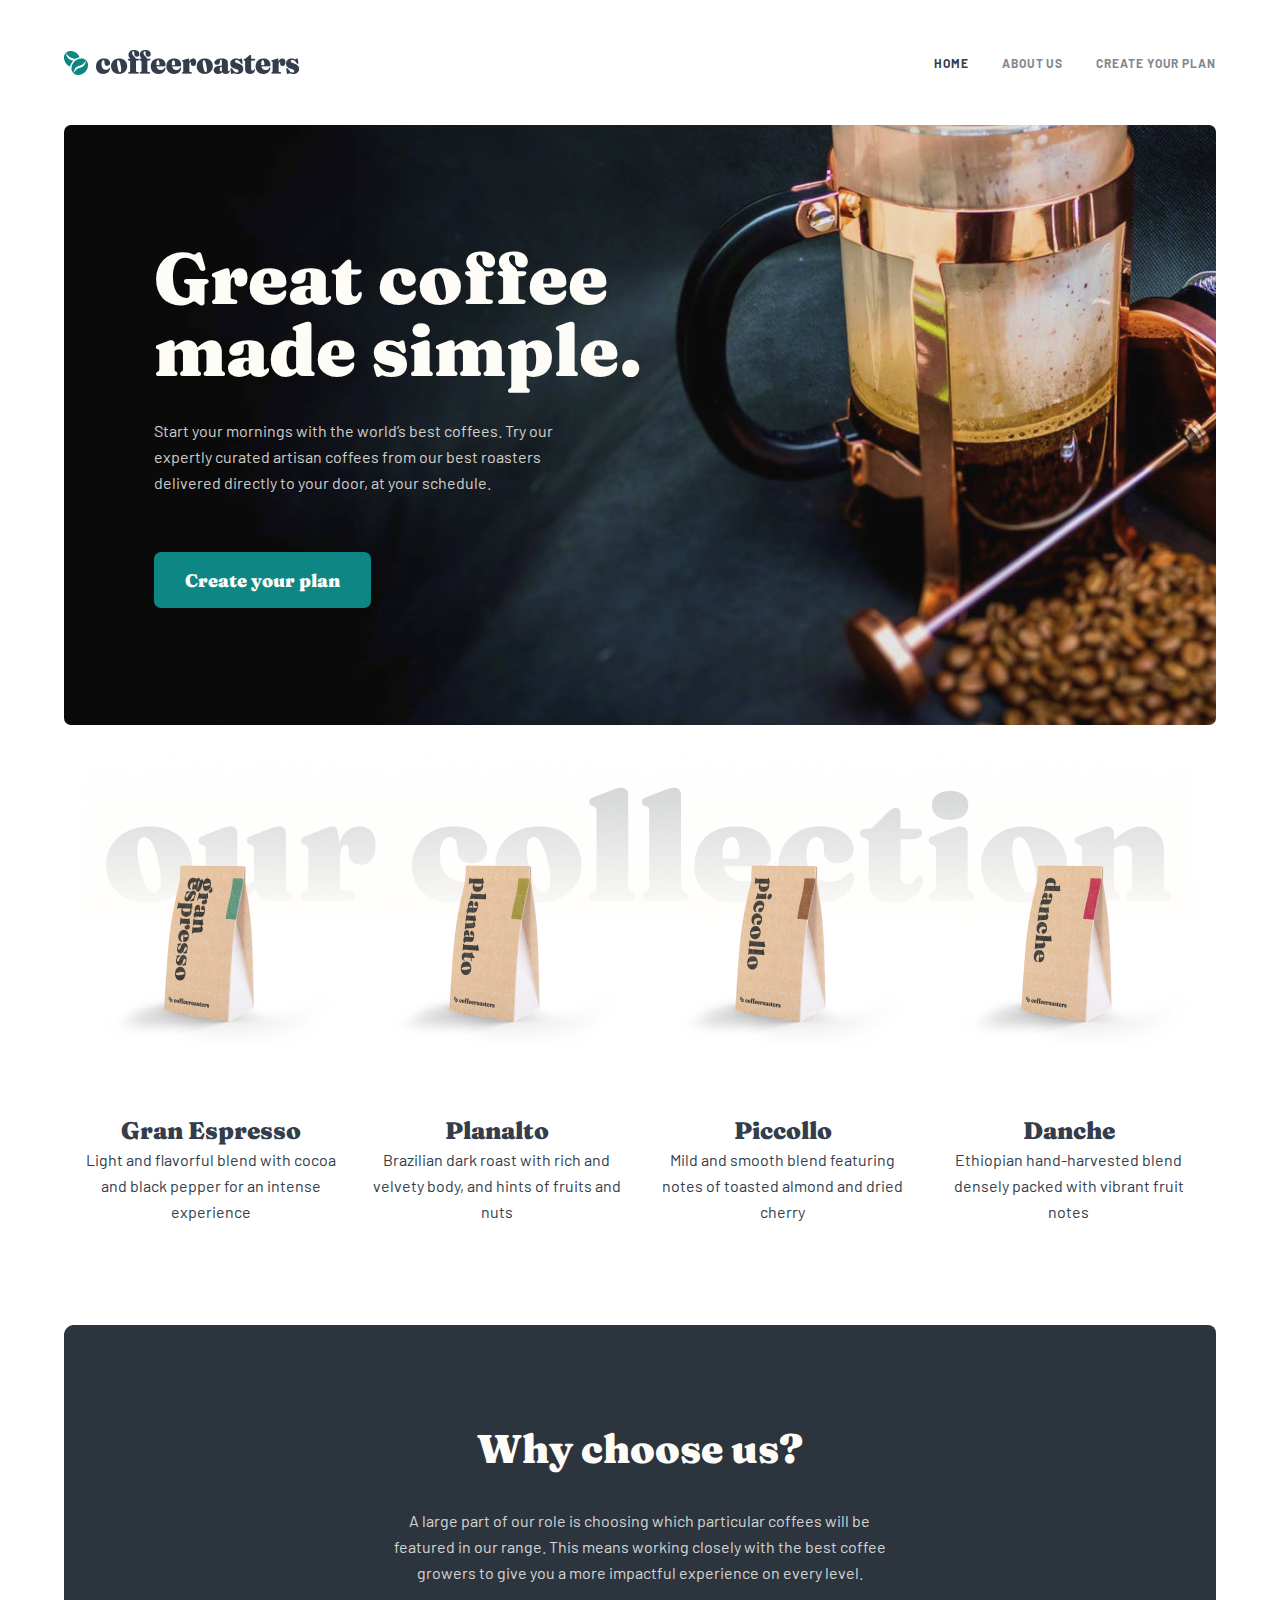
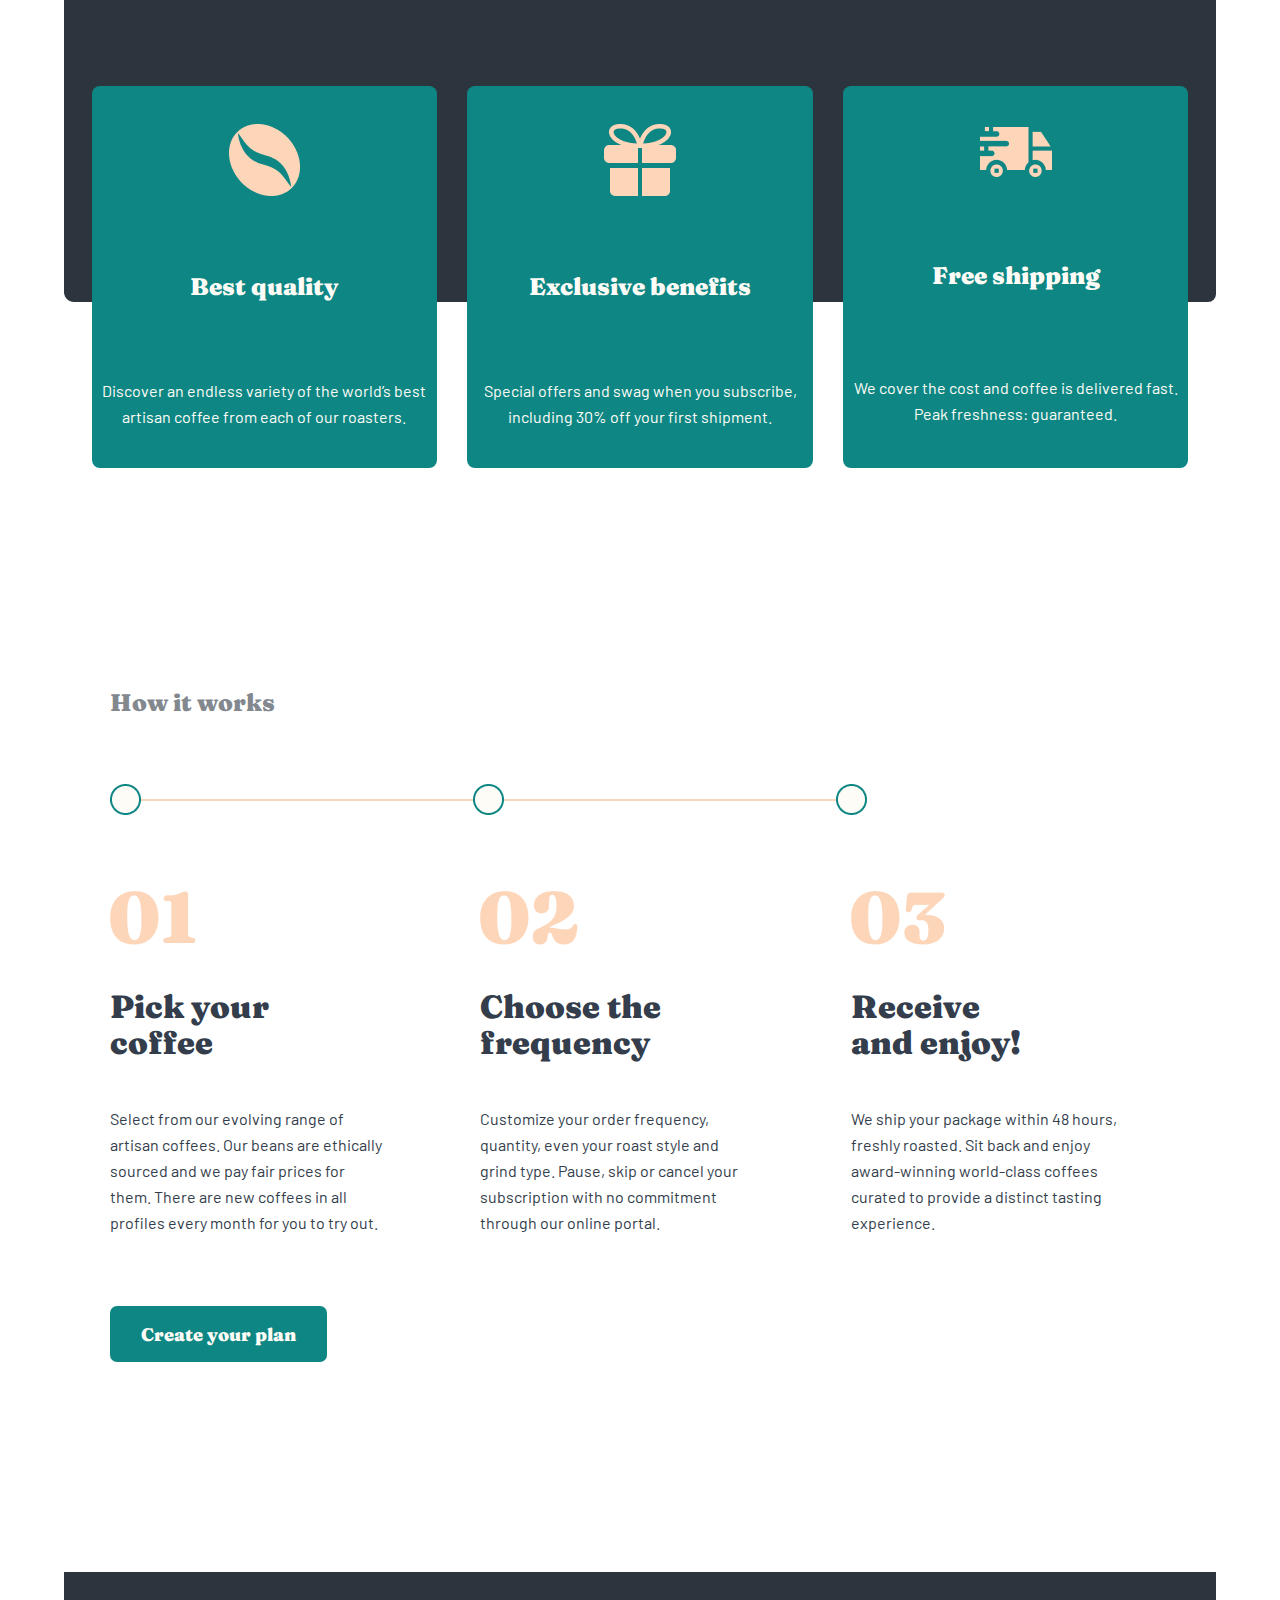
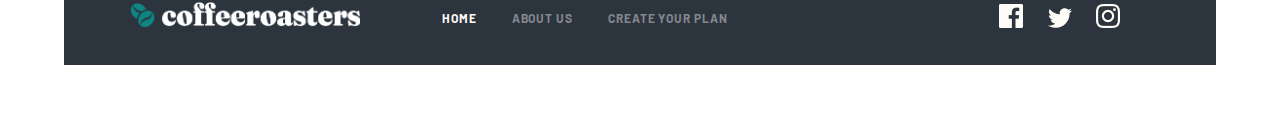
==== coffee_part_1/index.html @ 3a3743d4 "coffeeRoasters" ====
<!DOCTYPE html>
<html lang="en">
<head>
    <meta charset="UTF-8">
    <meta name="viewport" content="width=device-width, initial-scale=1.0">
    <title>Coffee</title>
    <link rel="stylesheet" href="./styles_of_css/normolize.css">
    <link rel="stylesheet" href="./minify.css">
    <link rel="stylesheet" href="./css/fonts.css">
</head>
<body>
    <div class="container">
        <div class="wrapper">
            <nav class="navbar">
                <img src="./img/roaster.png" alt="coffee-roaster" class="navbar__img">
                <ul class="navbar__list">
                    <li class="navbar__item">
                        <a href="#" class="navbar__link home">Home</a>
                    </li>
                    <li class="navbar__item">
                        <a href="../coffee_part_2/index.html" class="navbar__link">About us</a>
                    </li>
                    <li class="navbar__item">
                        <a href="../coffee_part_3/index.html" class="navbar__link">Create your plan</a>
                    </li>
                </ul>
            </nav>

            <div class="intro">
                <div class="intro__content">
                    <h1 class="intro__title">
                        Great coffee made simple.
                    </h1>
                    <p class="intro__text">
                        Start your mornings with the world’s best coffees. Try our expertly 
                        curated artisan coffees from our best roasters delivered 
                        directly to your door, at your schedule.
                    </p>
                    <button class="intro__btn">Create your plan</button>
                </div>
            </div>

            <div class="collection">
                <div class="collection__card">
                    <img src="./img/kopi1.png" alt="kopi_1" class="collection__img">
                    <h3 class="collection__title">Gran Espresso</h3>
                    <p class="collection__text">
                        Light and flavorful blend with cocoa and black 
                        pepper for an intense experience
                    </p>
                </div>
                <div class="collection__card">
                    <img src="./img/kopi2.png" alt="kopi_2" class="collection__img">
                    <h3 class="collection__title">Planalto</h3>
                    <p class="collection__text">
                        Brazilian dark roast with rich and velvety 
                        body, and hints of fruits and nuts
                    </p>
                </div>
                <div class="collection__card">
                    <img src="./img/kopi3.png" alt="kopi_3" class="collection__img">
                    <h3 class="collection__title">Piccollo</h3>
                    <p class="collection__text">
                        Mild and smooth blend featuring notes 
                        of toasted almond and dried cherry
                    </p>
                </div>
                <div class="collection__card">
                    <img src="./img/kopi4.png" alt="kopi_4" class="collection__img">
                    <h3 class="collection__title">Danche</h3>
                    <p class="collection__text">
                        Ethiopian hand-harvested blend densely 
                        packed with vibrant fruit notes
                    </p>
                </div>
            </div>

            <div class="choose-card">
                <h2 class="choose-card__title">Why choose us?</h2>
                <p class="choose-card__text">A large part of our role is choosing which particular coffees will be featured 
                    in our range. This means working closely with the best coffee growers to give 
                    you a more impactful experience on every level.
                </p>
                <div class="cards">
                    <div class="cards__card">
                        <img src="./img/coffee-bean.png" alt="coffee-bean" class="cards__img">
                        <h3 class="cards__title">Best quality</h3>
                        <p class="cards__text">Discover an endless variety of the world’s best artisan coffee from each of our roasters.</p>
                    </div>
                    <div class="cards__card">
                        <img src="./img/prize.png" alt="prize" class="cards__img">
                        <h3 class="cards__title">Exclusive benefits</h3>
                        <p class="cards__text">Special offers and swag when you subscribe, including 30% off your first shipment.</p>
                        
                    </div>
                    <div class="cards__card">
                        <img src="./img/track.png" alt="track" class="cards__img">
                        <h3 class="cards__title">Free shipping</h3>
                        <p class="cards__text">We cover the cost and coffee is delivered fast. Peak freshness: guaranteed.</p>
                    </div>
                </div>
            </div>

            <div class="works">
                <h4 class="works__title">How it works</h4>

                <div class="section">
                    <div class="box">
                        <img src="./img/Oval.png" alt="photo_oval" class="box__img">
                        <img src="./img/Oval.png" alt="photo_oval" class="box__img">
                        <img src="./img/Oval.png" alt="photo_oval" class="box__img">
                    </div>

                    <div class="section__article">
                        <div class="article__variant">
                            <img src="./img/N1.png" alt="number-1" class="variant__img">
                            <h2 class="variant__title">Pick your coffee</h2>
                            <p class="variant__text">Select from our evolving range of artisan coffees. Our beans are ethically sourced and we pay fair prices for them. There are new coffees in all profiles every month for you to try out.</p>
                        </div>
                        <div class="article__variant">
                            <img src="./img/N2.png" alt="number-2" class="variant__img">
                            <h2 class="variant__title">Choose the frequency</h2>
                            <p class="variant__text">Customize your order frequency, quantity, even your roast style and grind type. Pause, skip or cancel your subscription with no commitment through our online portal.</p>
                        </div>
                        <div class="article__variant">
                            <img src="./img/N3.png" alt="number-3" class="variant__img">
                            <h2 class="variant__title">Receive and enjoy!</h2>
                            <p class="variant__text">We ship your package within 48 hours, freshly roasted. Sit back and enjoy award-winning world-class coffees curated to provide a distinct tasting experience.</p>
                        </div>
                    </div>
                </div>

                <button class="works__btn">Create your plan</button>
            </div>

            <div class="footer">
                <footer class="footer__footer">
                    <img src="./img/roaster2.png" alt="coffee-roaster" class="footer__img-1">
                    <nav class="navigation">
                        <ul class="navigation__list">
                            <li class="navigation__item">
                                <a href="#" class="navigation__link Home">Home</a>
                            </li>
                            <li class="navigation__item">
                                <a href="../coffee_part_2/index.html" class="navigation__link">About us</a>
                            </li>
                            <li class="navigation__item">
                                <a href="../coffee_part_3/index.html" class="navigation__link">Create your plan</a>
                            </li>
                        </ul>
                    </nav>
                    <div class="social">
                        <a href="https://www.facebook.com/NESCAFE?locale=ru_RU" class="social__media"><img src="./img/Path (1).png" alt="facebook" class="social__img"></a>
                        <a href="https://twitter.com/NESCAFE" class="social__media"><img src="./img/Path.png" alt="twitter" class="social__img"></a>
                        <a href="https://www.instagram.com/nescafe/" class="social__media"><img src="./img/Shape.png" alt="instagram" class="social__img"></a>
                    </div> 
                </footer>
            </div>
        </div>
    </div>
</body>
</html>
---- coffee_part_1/minify.css ----
.navbar,.navbar__list{display:-webkit-box;display:-ms-flexbox}.intro__text,.intro__title{font-style:normal;color:#fefcf7}.choose-card__text,.intro__text{mix-blend-mode:normal;opacity:.8}.cards__card,.collection__card{-webkit-box-orient:vertical;-webkit-box-direction:normal}.navigation__link,a{text-decoration:none}.navbar__link,.navigation__link{letter-spacing:.923077px;text-transform:uppercase}*{padding:0;margin:0;font-family:Arial,sans-serif}li{list-style:none}.container{width:90%;margin:50px auto;background:#fefcf703}.collection,.intro{background-repeat:no-repeat}.cards__card,.intro__btn,.works__btn{background-color:#0e8784}.wrapper{width:100%;margin:50px auto}.navbar{display:flex;-webkit-box-align:center;-ms-flex-align:center;align-items:center;-webkit-box-pack:justify;-ms-flex-pack:justify;justify-content:space-between}.navbar__list{display:flex;gap:33px}.collection,.collection__card{display:-webkit-box;display:-ms-flexbox}.navbar__link{font-family:Barlow;font-style:normal;font-weight:700;font-size:12px;line-height:15px;color:#83888f}.home{color:#333d4b}.navbar__link:hover{cursor:pointer;color:#333d4b;-webkit-transition:.2s;-o-transition:.2s;transition:.2s}.intro{margin-top:50px;background-image:url(./img/Bitmap.png);background-size:cover;width:100%;height:600px;border-radius:7px}.intro__content{padding:117px 90px 0}.intro__title{width:495px;font-family:'Fraunces 9pt';font-weight:900;font-size:72px;line-height:72px}.intro__text{margin:32px 0 56px;width:445px;height:78px;font-family:Barlow;font-weight:400;font-size:16px;line-height:26px}.collection__title,.intro__btn{font-family:'Fraunces 9pt';font-weight:900;font-style:normal}.intro__btn{width:217px;height:56px;font-size:18px;line-height:25px;text-align:center;color:#fefcf7;border:none;-webkit-transition:.3s;-o-transition:.3s;transition:.3s;border-radius:7px}.cards__card,.choose-card{border-radius:8px;position:relative}.intro__btn:hover{-webkit-transform:scale(1.042);-ms-transform:scale(1.042);transform:scale(1.042);background:#65cac7;cursor:pointer}.intro__btn:active{-webkit-transform:scale(.895);-ms-transform:scale(.895);transform:scale(.895)}.collection{display:flex;margin:0 auto;gap:30px;width:96.7%;background-image:url(./img/collection.png);background-size:auto}.choose-card,.footer__footer{background-repeat:no-repeat;background-size:cover}.collection__title{font-size:24px;line-height:32px;color:#333d4b}.collection__text{font-family:Barlow;font-style:normal;font-weight:400;font-size:16px;line-height:26px;text-align:center;width:105%;color:#333d4b}.cards__text,.cards__title,.choose-card__text,.choose-card__title{color:#fefcf7;font-style:normal;text-align:center}.collection__card{display:flex;margin:125px auto 0;-ms-flex-direction:column;flex-direction:column;-webkit-box-align:center;-ms-flex-align:center;align-items:center;-webkit-box-pack:center;-ms-flex-pack:center;justify-content:center}.cards,.cards__card{display:-webkit-box;display:-ms-flexbox}.collection__img{margin-bottom:72px}.choose-card{margin-top:100px;width:100%;height:577px;background-image:url(./img/Mask.png)}.choose-card__title{padding-top:100px;font-family:'Fraunces 9pt';font-weight:900;font-size:40px;line-height:48px}.choose-card__text{font-family:Barlow;font-weight:400;font-size:16px;margin:35px auto 0;line-height:26px;width:45%}.cards{display:flex;-webkit-box-pack:center;-ms-flex-pack:center;justify-content:center;gap:30px}.cards__card{display:flex;-ms-flex-direction:column;flex-direction:column;-ms-flex-pack:distribute;justify-content:space-around;-webkit-box-align:center;-ms-flex-align:center;align-items:center;width:30%;height:382px;top:100px}.footer__footer,.section__article{display:-webkit-box;display:-ms-flexbox}.cards__title{font-family:'Fraunces 9pt';font-weight:900;font-size:24px;line-height:32px}.cards__text{font-family:Barlow;font-weight:400;font-size:16px;line-height:26px}.variant__img,.variant__title,.works__title{font-family:'Fraunces 9pt';font-weight:900}.works{width:90%;margin:385px 4% 0}.works__title{font-style:normal;font-size:24px;line-height:32px;color:#83888f}.section{margin-top:80px;width:100%}.section .box{position:relative;background-color:#fdd6ba;height:2.2px;width:70%}.section .box .box__img{position:absolute;margin-top:-15px}.section .box__img:nth-child(2){margin-left:50%}.section .box__img:nth-child(3){margin-left:100%}.section__article{width:98%;margin-top:90px;display:flex;gap:95px}.article__variant{width:100%}.variant__img{font-style:normal;font-size:72px;line-height:72px;color:#fdd6ba;margin-bottom:40px}.variant__text,.variant__title{color:#333d4b;font-style:normal}.variant__title{font-size:32px;line-height:36px;margin-bottom:45px;width:70%}.variant__text{font-family:Barlow;font-weight:400;font-size:16px;line-height:26px}.works__btn{margin-top:70px;width:217px;height:56px;font-family:'Fraunces 9pt';font-style:normal;font-weight:900;font-size:18px;line-height:25px;text-align:center;color:#fefcf7;border:none;border-radius:7px;-webkit-transition:.3s;-o-transition:.3s;transition:.3s}.works__btn:hover{-webkit-transform:scale(1.042);-ms-transform:scale(1.042);transform:scale(1.042);background:#65cac7;cursor:pointer}.works__btn:active{-webkit-transform:scale(.895);-ms-transform:scale(.895);transform:scale(.895)}.footer{margin-top:210px;width:100%}.footer__footer{padding:2.8% 0;width:100%;background-image:url(./img/smallmask.png);display:flex;-ms-flex-pack:distribute;justify-content:space-around;-webkit-box-align:center;-ms-flex-align:center;align-items:center}.footer__img-1{width:20%;margin-left:-30px;margin-top:-8px}.navigation{width:30%;margin-left:-110px}.navigation__list{display:-webkit-box;display:-ms-flexbox;display:flex;gap:35px}.navigation__link{list-style:none;font-family:Barlow;font-style:normal;font-weight:700;font-size:12px;line-height:15px;color:#83888f}.Home{color:#fefcf7}.navigation__link:hover{color:#fefcf7;-webkit-transition:.2s;-o-transition:.2s;transition:.2s}.social__media{margin-left:20px}
---- coffee_part_1/css/fonts.css ----
/* fraunces-300 - latin */
@font-face {
    font-display: swap; /* Check https://developer.mozilla.org/en-US/docs/Web/CSS/@font-face/font-display for other options. */
    font-family: 'Fraunces 9pt';
    font-style: normal;
    font-weight: 300;
    src: url('../fonts/fraunces-v31-latin-300.woff2') format('woff2'); /* Chrome 36+, Opera 23+, Firefox 39+, Safari 12+, iOS 10+ */
  }
  /* fraunces-regular - latin */
  @font-face {
    font-display: swap; /* Check https://developer.mozilla.org/en-US/docs/Web/CSS/@font-face/font-display for other options. */
    font-family: 'Fraunces 9pt';
    font-style: normal;
    font-weight: 400;
    src: url('../fonts/fraunces-v31-latin-regular.woff2') format('woff2'); /* Chrome 36+, Opera 23+, Firefox 39+, Safari 12+, iOS 10+ */
  }
  /* fraunces-500 - latin */
  @font-face {
    font-display: swap; /* Check https://developer.mozilla.org/en-US/docs/Web/CSS/@font-face/font-display for other options. */
    font-family: 'Fraunces 9pt';
    font-style: normal;
    font-weight: 500;
    src: url('../fonts/fraunces-v31-latin-500.woff2') format('woff2'); /* Chrome 36+, Opera 23+, Firefox 39+, Safari 12+, iOS 10+ */
  }
  /* fraunces-600 - latin */
  @font-face {
    font-display: swap; /* Check https://developer.mozilla.org/en-US/docs/Web/CSS/@font-face/font-display for other options. */
    font-family: 'Fraunces 9pt';
    font-style: normal;
    font-weight: 600;
    src: url('../fonts/fraunces-v31-latin-600.woff2') format('woff2'); /* Chrome 36+, Opera 23+, Firefox 39+, Safari 12+, iOS 10+ */
  }
  /* fraunces-700 - latin */
  @font-face {
    font-display: swap; /* Check https://developer.mozilla.org/en-US/docs/Web/CSS/@font-face/font-display for other options. */
    font-family: 'Fraunces 9pt';
    font-style: normal;
    font-weight: 700;
    src: url('../fonts/fraunces-v31-latin-700.woff2') format('woff2'); /* Chrome 36+, Opera 23+, Firefox 39+, Safari 12+, iOS 10+ */
  }
  /* fraunces-800 - latin */
  @font-face {
    font-display: swap; /* Check https://developer.mozilla.org/en-US/docs/Web/CSS/@font-face/font-display for other options. */
    font-family: 'Fraunces 9pt';
    font-style: normal;
    font-weight: 800;
    src: url('../fonts/fraunces-v31-latin-800.woff2') format('woff2'); /* Chrome 36+, Opera 23+, Firefox 39+, Safari 12+, iOS 10+ */
  }
  /* fraunces-900 - latin */
  @font-face {
    font-display: swap; /* Check https://developer.mozilla.org/en-US/docs/Web/CSS/@font-face/font-display for other options. */
    font-family: 'Fraunces 9pt';
    font-style: normal;
    font-weight: 900;
    src: url('../fonts/fraunces-v31-latin-900.woff2') format('woff2'); /* Chrome 36+, Opera 23+, Firefox 39+, Safari 12+, iOS 10+ */
  }


  /* barlow-300 - latin */
  @font-face {
    font-display: swap; /* Check https://developer.mozilla.org/en-US/docs/Web/CSS/@font-face/font-display for other options. */
    font-family: 'Barlow';
    font-style: normal;
    font-weight: 300;
    src: url('../fonts/barlow-v12-latin-300.woff2') format('woff2'); /* Chrome 36+, Opera 23+, Firefox 39+, Safari 12+, iOS 10+ */
  }
  /* barlow-regular - latin */
  @font-face {
    font-display: swap; /* Check https://developer.mozilla.org/en-US/docs/Web/CSS/@font-face/font-display for other options. */
    font-family: 'Barlow';
    font-style: normal;
    font-weight: 400;
    src: url('../fonts/barlow-v12-latin-regular.woff2') format('woff2'); /* Chrome 36+, Opera 23+, Firefox 39+, Safari 12+, iOS 10+ */
  }
  /* barlow-500 - latin */
  @font-face {
    font-display: swap; /* Check https://developer.mozilla.org/en-US/docs/Web/CSS/@font-face/font-display for other options. */
    font-family: 'Barlow';
    font-style: normal;
    font-weight: 500;
    src: url('../fonts/barlow-v12-latin-500.woff2') format('woff2'); /* Chrome 36+, Opera 23+, Firefox 39+, Safari 12+, iOS 10+ */
  }
  /* barlow-600 - latin */
  @font-face {
    font-display: swap; /* Check https://developer.mozilla.org/en-US/docs/Web/CSS/@font-face/font-display for other options. */
    font-family: 'Barlow';
    font-style: normal;
    font-weight: 600;
    src: url('../fonts/barlow-v12-latin-600.woff2') format('woff2'); /* Chrome 36+, Opera 23+, Firefox 39+, Safari 12+, iOS 10+ */
  }
  /* barlow-700 - latin */
  @font-face {
    font-display: swap; /* Check https://developer.mozilla.org/en-US/docs/Web/CSS/@font-face/font-display for other options. */
    font-family: 'Barlow';
    font-style: normal;
    font-weight: 700;
    src: url('../fonts/barlow-v12-latin-700.woff2') format('woff2'); /* Chrome 36+, Opera 23+, Firefox 39+, Safari 12+, iOS 10+ */
  }
  /* barlow-800 - latin */
  @font-face {
    font-display: swap; /* Check https://developer.mozilla.org/en-US/docs/Web/CSS/@font-face/font-display for other options. */
    font-family: 'Barlow';
    font-style: normal;
    font-weight: 800;
    src: url('../fonts/barlow-v12-latin-800.woff2') format('woff2'); /* Chrome 36+, Opera 23+, Firefox 39+, Safari 12+, iOS 10+ */
  }
  /* barlow-900 - latin */
  @font-face {
    font-display: swap; /* Check https://developer.mozilla.org/en-US/docs/Web/CSS/@font-face/font-display for other options. */
    font-family: 'Barlow';
    font-style: normal;
    font-weight: 900;
    src: url('../fonts/barlow-v12-latin-900.woff2') format('woff2'); /* Chrome 36+, Opera 23+, Firefox 39+, Safari 12+, iOS 10+ */
  }
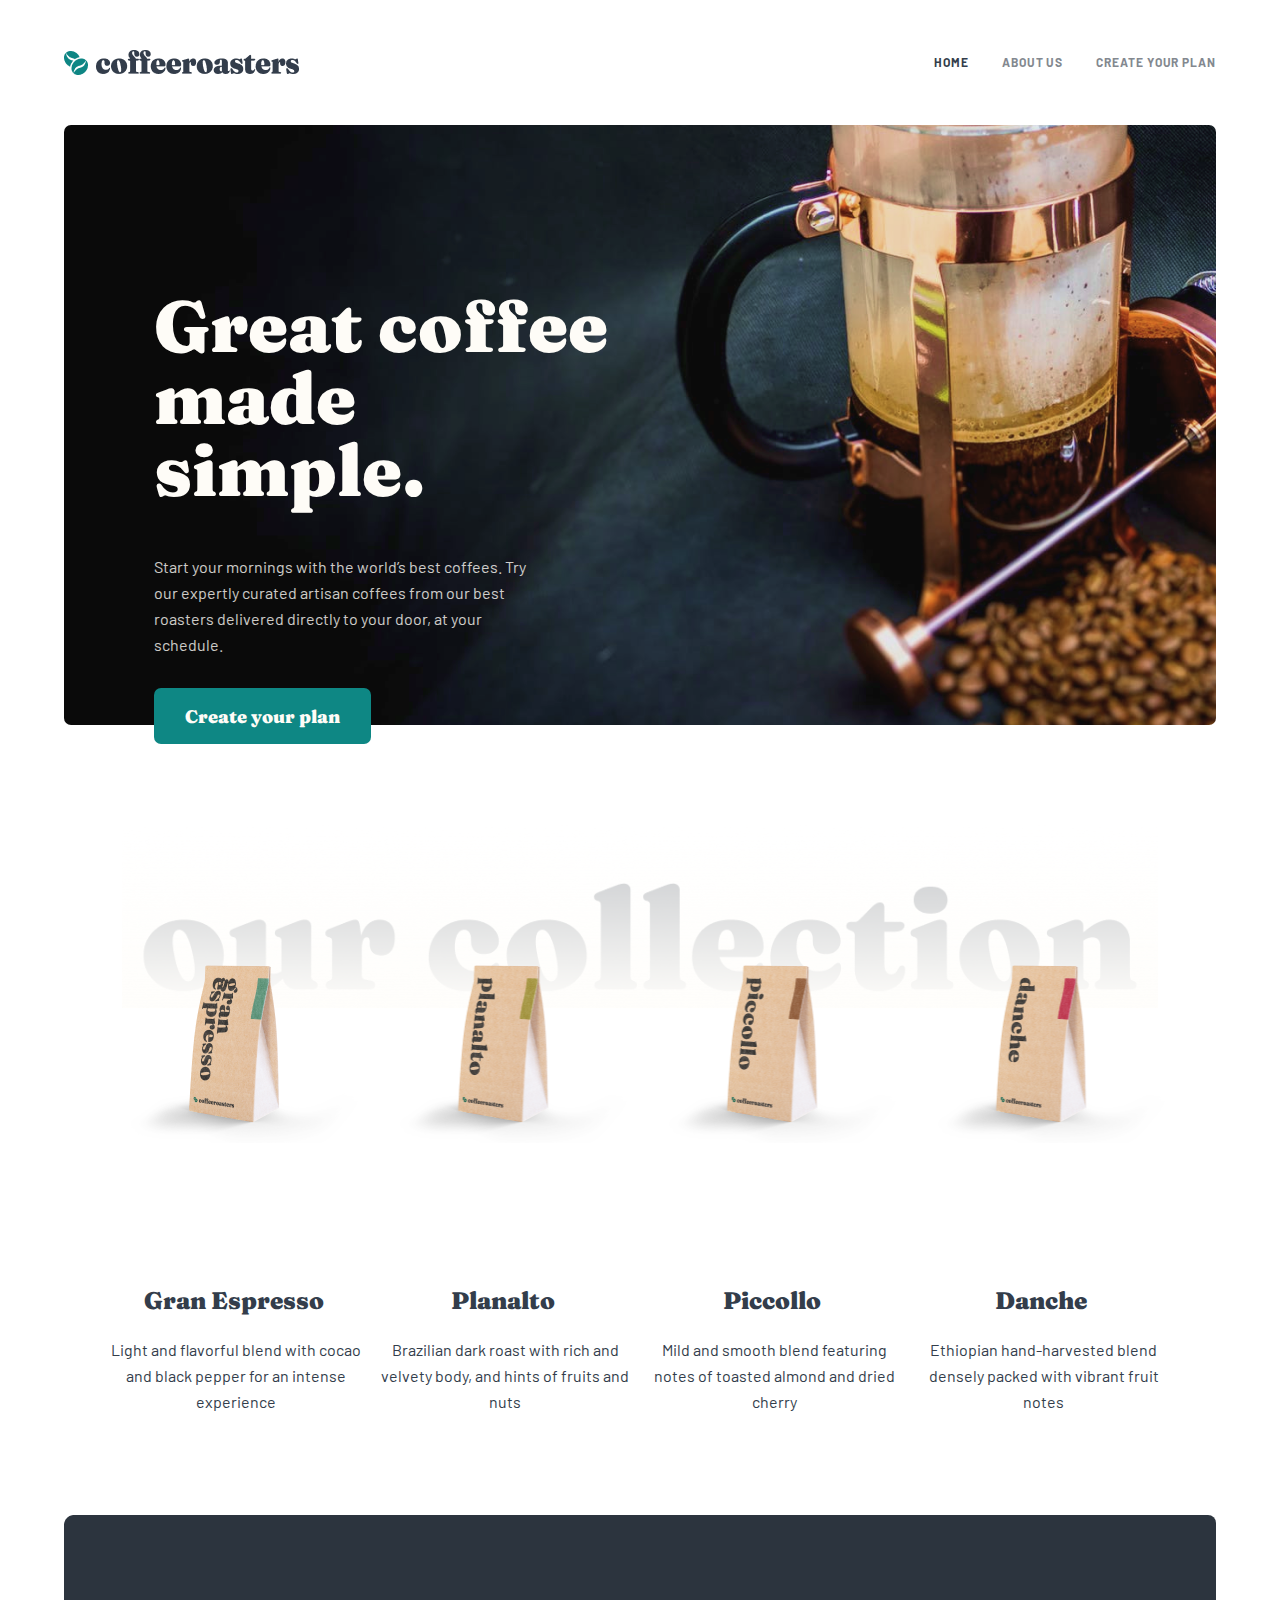
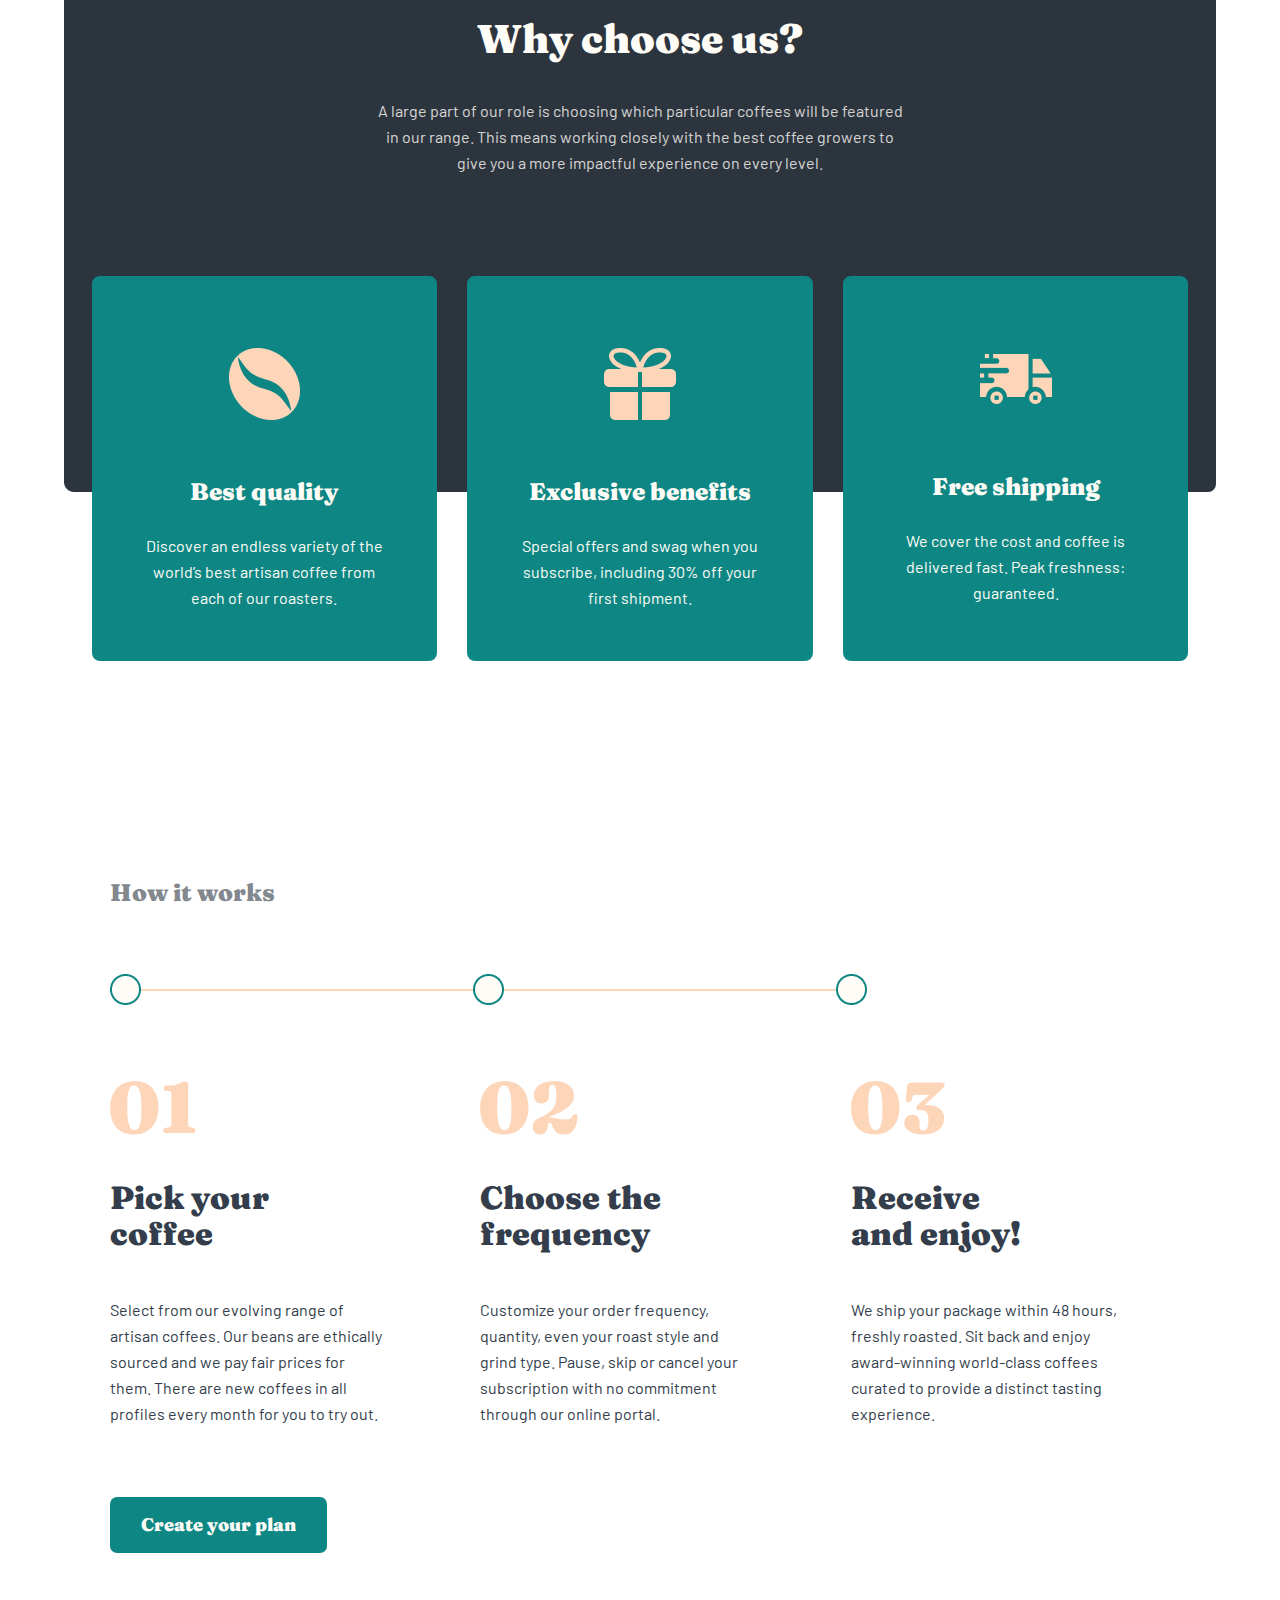
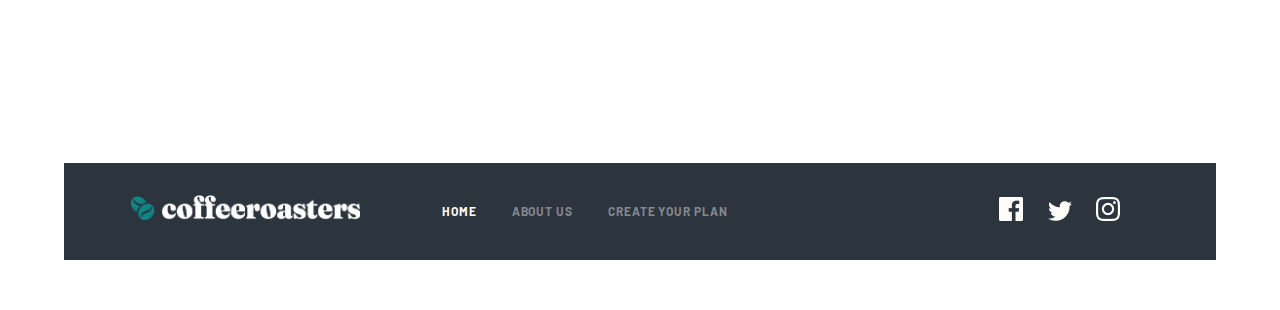
==== commit b18f4436: "coffee-Roaster" ====
--- a/coffee_part_1/index.html
+++ b/coffee_part_1/index.html
@@ -4,9 +4,9 @@
     <meta charset="UTF-8">
     <meta name="viewport" content="width=device-width, initial-scale=1.0">
     <title>Coffee</title>
-    <link rel="stylesheet" href="./styles_of_css/normolize.css">
-    <link rel="stylesheet" href="./minify.css">
+    <link rel="stylesheet" href="./css/normolize.css">
     <link rel="stylesheet" href="./css/fonts.css">
+    <link rel="stylesheet" href="./style.css">
 </head>
 <body>
     <div class="container">
@@ -43,35 +43,43 @@
             <div class="collection">
                 <div class="collection__card">
                     <img src="./img/kopi1.png" alt="kopi_1" class="collection__img">
-                    <h3 class="collection__title">Gran Espresso</h3>
-                    <p class="collection__text">
-                        Light and flavorful blend with cocoa and black 
-                        pepper for an intense experience
-                    </p>
+                    <div class="collection__box">
+                        <h3 class="collection__title">Gran Espresso</h3>
+                        <p class="collection__text">
+                            Light and flavorful blend with cocao and black 
+                            pepper for an intense experience
+                        </p>
+                    </div>
                 </div>
                 <div class="collection__card">
                     <img src="./img/kopi2.png" alt="kopi_2" class="collection__img">
-                    <h3 class="collection__title">Planalto</h3>
-                    <p class="collection__text">
-                        Brazilian dark roast with rich and velvety 
-                        body, and hints of fruits and nuts
-                    </p>
+                    <div class="collection__box">
+                        <h3 class="collection__title">Planalto</h3>
+                        <p class="collection__text">
+                            Brazilian dark roast with rich and velvety 
+                            body, and hints of fruits and nuts
+                        </p>
+                    </div>
                 </div>
                 <div class="collection__card">
                     <img src="./img/kopi3.png" alt="kopi_3" class="collection__img">
-                    <h3 class="collection__title">Piccollo</h3>
-                    <p class="collection__text">
-                        Mild and smooth blend featuring notes 
-                        of toasted almond and dried cherry
-                    </p>
+                    <div class="collection__box">
+                        <h3 class="collection__title">Piccollo</h3>
+                        <p class="collection__text">
+                            Mild and smooth blend featuring notes 
+                            of toasted almond and dried cherry
+                        </p>
+                    </div>
                 </div>
                 <div class="collection__card">
                     <img src="./img/kopi4.png" alt="kopi_4" class="collection__img">
-                    <h3 class="collection__title">Danche</h3>
-                    <p class="collection__text">
-                        Ethiopian hand-harvested blend densely 
-                        packed with vibrant fruit notes
-                    </p>
+                    <div class="collection__box">
+                        <h3 class="collection__title">Danche</h3>
+                        <p class="collection__text">
+                            Ethiopian hand-harvested blend densely 
+                            packed with vibrant fruit notes
+                        </p>
+                    </div>
                 </div>
             </div>
 
@@ -84,19 +92,25 @@
                 <div class="cards">
                     <div class="cards__card">
                         <img src="./img/coffee-bean.png" alt="coffee-bean" class="cards__img">
-                        <h3 class="cards__title">Best quality</h3>
-                        <p class="cards__text">Discover an endless variety of the world’s best artisan coffee from each of our roasters.</p>
+                        <div class="cards__box">
+                            <h3 class="cards__title">Best quality</h3>
+                            <p class="cards__text">Discover an endless variety of the world’s best artisan coffee from each of our roasters.</p>
+                        </div>
                     </div>
                     <div class="cards__card">
                         <img src="./img/prize.png" alt="prize" class="cards__img">
-                        <h3 class="cards__title">Exclusive benefits</h3>
-                        <p class="cards__text">Special offers and swag when you subscribe, including 30% off your first shipment.</p>
-                        
+                        <div class="cards__box">
+                            <h3 class="cards__title">Exclusive benefits</h3>
+                            <p class="cards__text">Special offers and swag when you subscribe, including 30% off your first shipment.</p>
+                    
+                        </div>
                     </div>
                     <div class="cards__card">
                         <img src="./img/track.png" alt="track" class="cards__img">
-                        <h3 class="cards__title">Free shipping</h3>
-                        <p class="cards__text">We cover the cost and coffee is delivered fast. Peak freshness: guaranteed.</p>
+                        <div class="cards__box">
+                            <h3 class="cards__title">Free shipping</h3>
+                            <p class="cards__text">We cover the cost and coffee is delivered fast. Peak freshness: guaranteed.</p>
+                        </div>
                     </div>
                 </div>
             </div>
--- a/coffee_part_1/css/normolize.css
+++ b/coffee_part_1/css/normolize.css
@@ -0,0 +1,349 @@
+/*! normalize.css v8.0.1 | MIT License | github.com/necolas/normalize.css */
+
+/* Document
+   ========================================================================== */
+
+/**
+ * 1. Correct the line height in all browsers.
+ * 2. Prevent adjustments of font size after orientation changes in iOS.
+ */
+
+ html {
+    line-height: 1.15; /* 1 */
+    -webkit-text-size-adjust: 100%; /* 2 */
+  }
+  
+  /* Sections
+     ========================================================================== */
+  
+  /**
+   * Remove the margin in all browsers.
+   */
+  
+  body {
+    margin: 0;
+  }
+  
+  /**
+   * Render the `main` element consistently in IE.
+   */
+  
+  main {
+    display: block;
+  }
+  
+  /**
+   * Correct the font size and margin on `h1` elements within `section` and
+   * `article` contexts in Chrome, Firefox, and Safari.
+   */
+  
+  h1 {
+    font-size: 2em;
+    margin: 0.67em 0;
+  }
+  
+  /* Grouping content
+     ========================================================================== */
+  
+  /**
+   * 1. Add the correct box sizing in Firefox.
+   * 2. Show the overflow in Edge and IE.
+   */
+  
+  hr {
+    box-sizing: content-box; /* 1 */
+    height: 0; /* 1 */
+    overflow: visible; /* 2 */
+  }
+  
+  /**
+   * 1. Correct the inheritance and scaling of font size in all browsers.
+   * 2. Correct the odd `em` font sizing in all browsers.
+   */
+  
+  pre {
+    font-family: monospace, monospace; /* 1 */
+    font-size: 1em; /* 2 */
+  }
+  
+  /* Text-level semantics
+     ========================================================================== */
+  
+  /**
+   * Remove the gray background on active links in IE 10.
+   */
+  
+  a {
+    background-color: transparent;
+  }
+  
+  /**
+   * 1. Remove the bottom border in Chrome 57-
+   * 2. Add the correct text decoration in Chrome, Edge, IE, Opera, and Safari.
+   */
+  
+  abbr[title] {
+    border-bottom: none; /* 1 */
+    text-decoration: underline; /* 2 */
+    text-decoration: underline dotted; /* 2 */
+  }
+  
+  /**
+   * Add the correct font weight in Chrome, Edge, and Safari.
+   */
+  
+  b,
+  strong {
+    font-weight: bolder;
+  }
+  
+  /**
+   * 1. Correct the inheritance and scaling of font size in all browsers.
+   * 2. Correct the odd `em` font sizing in all browsers.
+   */
+  
+  code,
+  kbd,
+  samp {
+    font-family: monospace, monospace; /* 1 */
+    font-size: 1em; /* 2 */
+  }
+  
+  /**
+   * Add the correct font size in all browsers.
+   */
+  
+  small {
+    font-size: 80%;
+  }
+  
+  /**
+   * Prevent `sub` and `sup` elements from affecting the line height in
+   * all browsers.
+   */
+  
+  sub,
+  sup {
+    font-size: 75%;
+    line-height: 0;
+    position: relative;
+    vertical-align: baseline;
+  }
+  
+  sub {
+    bottom: -0.25em;
+  }
+  
+  sup {
+    top: -0.5em;
+  }
+  
+  /* Embedded content
+     ========================================================================== */
+  
+  /**
+   * Remove the border on images inside links in IE 10.
+   */
+  
+  img {
+    border-style: none;
+  }
+  
+  /* Forms
+     ========================================================================== */
+  
+  /**
+   * 1. Change the font styles in all browsers.
+   * 2. Remove the margin in Firefox and Safari.
+   */
+  
+  button,
+  input,
+  optgroup,
+  select,
+  textarea {
+    font-family: inherit; /* 1 */
+    font-size: 100%; /* 1 */
+    line-height: 1.15; /* 1 */
+    margin: 0; /* 2 */
+  }
+  
+  /**
+   * Show the overflow in IE.
+   * 1. Show the overflow in Edge.
+   */
+  
+  button,
+  input { /* 1 */
+    overflow: visible;
+  }
+  
+  /**
+   * Remove the inheritance of text transform in Edge, Firefox, and IE.
+   * 1. Remove the inheritance of text transform in Firefox.
+   */
+  
+  button,
+  select { /* 1 */
+    text-transform: none;
+  }
+  
+  /**
+   * Correct the inability to style clickable types in iOS and Safari.
+   */
+  
+  button,
+  [type="button"],
+  [type="reset"],
+  [type="submit"] {
+    -webkit-appearance: button;
+  }
+  
+  /**
+   * Remove the inner border and padding in Firefox.
+   */
+  
+  button::-moz-focus-inner,
+  [type="button"]::-moz-focus-inner,
+  [type="reset"]::-moz-focus-inner,
+  [type="submit"]::-moz-focus-inner {
+    border-style: none;
+    padding: 0;
+  }
+  
+  /**
+   * Restore the focus styles unset by the previous rule.
+   */
+  
+  button:-moz-focusring,
+  [type="button"]:-moz-focusring,
+  [type="reset"]:-moz-focusring,
+  [type="submit"]:-moz-focusring {
+    outline: 1px dotted ButtonText;
+  }
+  
+  /**
+   * Correct the padding in Firefox.
+   */
+  
+  fieldset {
+    padding: 0.35em 0.75em 0.625em;
+  }
+  
+  /**
+   * 1. Correct the text wrapping in Edge and IE.
+   * 2. Correct the color inheritance from `fieldset` elements in IE.
+   * 3. Remove the padding so developers are not caught out when they zero out
+   *    `fieldset` elements in all browsers.
+   */
+  
+  legend {
+    box-sizing: border-box; /* 1 */
+    color: inherit; /* 2 */
+    display: table; /* 1 */
+    max-width: 100%; /* 1 */
+    padding: 0; /* 3 */
+    white-space: normal; /* 1 */
+  }
+  
+  /**
+   * Add the correct vertical alignment in Chrome, Firefox, and Opera.
+   */
+  
+  progress {
+    vertical-align: baseline;
+  }
+  
+  /**
+   * Remove the default vertical scrollbar in IE 10+.
+   */
+  
+  textarea {
+    overflow: auto;
+  }
+  
+  /**
+   * 1. Add the correct box sizing in IE 10.
+   * 2. Remove the padding in IE 10.
+   */
+  
+  [type="checkbox"],
+  [type="radio"] {
+    box-sizing: border-box; /* 1 */
+    padding: 0; /* 2 */
+  }
+  
+  /**
+   * Correct the cursor style of increment and decrement buttons in Chrome.
+   */
+  
+  [type="number"]::-webkit-inner-spin-button,
+  [type="number"]::-webkit-outer-spin-button {
+    height: auto;
+  }
+  
+  /**
+   * 1. Correct the odd appearance in Chrome and Safari.
+   * 2. Correct the outline style in Safari.
+   */
+  
+  [type="search"] {
+    -webkit-appearance: textfield; /* 1 */
+    outline-offset: -2px; /* 2 */
+  }
+  
+  /**
+   * Remove the inner padding in Chrome and Safari on macOS.
+   */
+  
+  [type="search"]::-webkit-search-decoration {
+    -webkit-appearance: none;
+  }
+  
+  /**
+   * 1. Correct the inability to style clickable types in iOS and Safari.
+   * 2. Change font properties to `inherit` in Safari.
+   */
+  
+  ::-webkit-file-upload-button {
+    -webkit-appearance: button; /* 1 */
+    font: inherit; /* 2 */
+  }
+  
+  /* Interactive
+     ========================================================================== */
+  
+  /*
+   * Add the correct display in Edge, IE 10+, and Firefox.
+   */
+  
+  details {
+    display: block;
+  }
+  
+  /*
+   * Add the correct display in all browsers.
+   */
+  
+  summary {
+    display: list-item;
+  }
+  
+  /* Misc
+     ========================================================================== */
+  
+  /**
+   * Add the correct display in IE 10+.
+   */
+  
+  template {
+    display: none;
+  }
+  
+  /**
+   * Add the correct display in IE 10.
+   */
+  
+  [hidden] {
+    display: none;
+  }--- a/coffee_part_1/style.css
+++ b/coffee_part_1/style.css
@@ -0,0 +1,634 @@
+* {
+  padding: 0;
+  margin: 0;
+  font-family: "Arial", sans-serif;
+}
+
+a {
+  text-decoration: none;
+}
+
+li {
+  list-style: none;
+}
+
+.container {
+  width: 90%;
+  margin: 50px auto;
+  background: rgba(254, 252, 247, 0.0117647059);
+}
+
+.wrapper {
+  width: 100%;
+  margin: 50px auto;
+}
+
+@media only screen and (max-width: 1080px) {
+  .container {
+    width: 90%;
+    margin: 50px auto;
+  }
+}
+.navbar {
+  display: flex;
+  align-items: center;
+  justify-content: space-between;
+}
+
+.navbar__list {
+  display: flex;
+  gap: 33px;
+}
+
+.navbar__link {
+  font-family: "Barlow";
+  font-style: normal;
+  font-weight: 700;
+  font-size: 12px;
+  line-height: 15px;
+  letter-spacing: 0.923077px;
+  text-transform: uppercase;
+  color: #83888F;
+}
+
+.home {
+  color: #333d4b;
+}
+
+.navbar__link:hover {
+  cursor: pointer;
+  color: #333D4B;
+  transition: all 0.2s;
+}
+
+@media only screen and (max-width: 1080px) {
+  .navbar {
+    justify-content: space-between;
+    width: 100%;
+  }
+}
+.intro {
+  margin-top: 50px;
+  background-image: url(./img/Bitmap.png);
+  background-repeat: no-repeat;
+  background-size: cover;
+  width: 100%;
+  height: 600px;
+  border-radius: 7px;
+}
+
+.intro__content {
+  padding: 117px 90px 0 90px;
+}
+
+.intro__title {
+  width: 50%;
+  font-family: "Fraunces 9pt";
+  font-style: normal;
+  font-weight: 900;
+  font-size: 72px;
+  line-height: 72px;
+  color: #FEFCF7;
+}
+
+.intro__text {
+  margin: 32px 0 56px;
+  width: 40%;
+  height: 78px;
+  font-family: "Barlow";
+  font-style: normal;
+  font-weight: 400;
+  font-size: 16px;
+  line-height: 26px;
+  color: #FEFCF7;
+  mix-blend-mode: normal;
+  opacity: 0.8;
+}
+
+.intro__btn {
+  background-color: #0E8784;
+  width: 217px;
+  height: 56px;
+  font-family: "Fraunces 9pt";
+  font-style: normal;
+  font-weight: 900;
+  font-size: 18px;
+  line-height: 25px;
+  text-align: center;
+  color: #FEFCF7;
+  border: none;
+  transition: all 0.3s;
+  border-radius: 7px;
+}
+
+.intro__btn:hover {
+  transform: scale(1.042);
+  background: #65cac7;
+  cursor: pointer;
+}
+
+.intro__btn:active {
+  transform: scale(0.9);
+  background: #1b4b4a;
+}
+
+@media only screen and (max-width: 1080px) {
+  .intro {
+    background-position-x: 63%;
+    background-size: cover;
+  }
+  .intro__content {
+    padding: 104px 58px;
+  }
+  .intro__title {
+    width: 70%;
+    font-size: 48px;
+    line-height: 48px;
+  }
+  .intro__text {
+    width: 70%;
+    font-size: 15px;
+    line-height: 25px;
+  }
+  .intro__btn {
+    background-color: #0E8784;
+    width: 217px;
+    height: 56px;
+    font-family: "Fraunces 9pt";
+    font-style: normal;
+    font-weight: 900;
+    font-size: 18px;
+    line-height: 25px;
+    text-align: center;
+    color: #FEFCF7;
+    border: none;
+    transition: all 0.3s;
+    border-radius: 7px;
+  }
+  .intro__btn:active:not(.intro__btn:hover) {
+    background: #1b4b4a;
+    transform: scale(0.95);
+  }
+}
+.collection {
+  width: 90%;
+  margin: 0 auto;
+  margin-top: 100px;
+  display: flex;
+  align-items: center;
+  gap: 40px;
+  background-image: url(./img/collection.png);
+  background-repeat: no-repeat;
+  background-size: contain;
+  background-position: top center;
+}
+
+.collection__title {
+  width: 250px;
+  text-align: center;
+  font-family: "Fraunces 9pt";
+  font-style: normal;
+  font-weight: 900;
+  font-size: 24px;
+  line-height: 32px;
+  color: #333D4B;
+  margin-bottom: 20px;
+}
+
+.collection__text {
+  width: 255px;
+  font-family: "Barlow";
+  font-style: normal;
+  font-weight: 400;
+  font-size: 16px;
+  line-height: 26px;
+  text-align: center;
+  color: #333D4B;
+}
+
+.collection__card {
+  width: 22%;
+  display: flex;
+  margin: 0 auto;
+  margin-top: 125px;
+  flex-direction: column;
+  align-items: center;
+  gap: 72px;
+}
+
+.collection__img {
+  width: 255px;
+  height: 193px;
+  flex-shrink: 0;
+  margin-bottom: 70px;
+}
+
+@media only screen and (max-width: 1080px) {
+  .collection {
+    flex-direction: column;
+    padding: 30px 0;
+  }
+  .collection__card {
+    margin-top: 32px;
+    width: 573px;
+    display: flex;
+    flex-direction: row;
+    align-items: center;
+    justify-content: center;
+  }
+  .collection__title {
+    margin-top: -20px;
+    width: 282px;
+    text-align: start;
+  }
+  .collection__text {
+    margin-top: -5px;
+    width: 282px;
+    text-align: start;
+  }
+  .collection__img {
+    margin-bottom: 0;
+  }
+}
+.choose-card {
+  margin-top: 100px;
+  width: 100%;
+  height: 577px;
+  background-image: url(./img/Mask.png);
+  background-repeat: no-repeat;
+  background-size: cover;
+  border-radius: 8px;
+  position: relative;
+}
+
+.choose-card__title {
+  padding-top: 100px;
+  font-family: "Fraunces 9pt";
+  font-style: normal;
+  font-weight: 900;
+  font-size: 40px;
+  line-height: 48px;
+  text-align: center;
+  color: #FEFCF7;
+}
+
+.choose-card__text {
+  font-family: "Barlow";
+  font-style: normal;
+  font-weight: 400;
+  font-size: 16px;
+  margin: 35px auto 0;
+  line-height: 26px;
+  text-align: center;
+  color: #FEFCF7;
+  mix-blend-mode: normal;
+  opacity: 0.8;
+  width: 528px;
+}
+
+.cards {
+  display: flex;
+  justify-content: center;
+  gap: 30px;
+}
+.cards__img {
+  margin-top: 72px;
+}
+
+.cards__card {
+  position: relative;
+  display: flex;
+  flex-direction: column;
+  justify-content: space-around;
+  align-items: center;
+  width: 30%;
+  background-color: #0E8784;
+  border-radius: 8px;
+  top: 100px;
+}
+
+.cards__title {
+  width: 255px;
+  margin: 56px 0 25px;
+  font-family: "Fraunces 9pt";
+  font-style: normal;
+  font-weight: 900;
+  font-size: 24px;
+  line-height: 32px;
+  text-align: center;
+  color: #FEFCF7;
+}
+
+.cards__text {
+  width: 255px;
+  font-family: "Barlow";
+  font-style: normal;
+  font-weight: 400;
+  font-size: 16px;
+  line-height: 26px;
+  text-align: center;
+  color: #FEFCF7;
+  margin-bottom: 50px;
+}
+
+@media only screen and (max-width: 1080px) {
+  .choose-card {
+    height: 573px;
+  }
+  .choose-card__title {
+    margin-top: 56px;
+    font-family: "Fraunces 9pt";
+    font-style: normal;
+    font-weight: 900;
+    font-size: 32px;
+    line-height: 48px;
+    text-align: center;
+    color: #FEFCF7;
+  }
+  .choose-card__text {
+    margin-top: 25px;
+    font-family: "Barlow";
+    font-style: normal;
+    font-weight: 400;
+    font-size: 15px;
+    line-height: 25px;
+    text-align: center;
+    color: #FEFCF7;
+    mix-blend-mode: normal;
+    opacity: 0.8;
+    margin-bottom: -30px;
+  }
+  .cards {
+    flex-direction: column;
+    gap: 20px;
+  }
+  .cards__card {
+    display: flex;
+    align-items: center;
+    flex-direction: row;
+    width: 573px;
+    margin: 0 auto;
+  }
+  .cards__img {
+    margin-top: 0;
+  }
+  .cards__title {
+    width: 344px;
+    margin: 31px 0 0;
+    text-align: start;
+    font-family: "Fraunces 9pt";
+    font-style: normal;
+    font-weight: 900;
+    font-size: 24px;
+    line-height: 32px;
+    color: #FEFCF7;
+  }
+  .cards__text {
+    width: 344px;
+    text-align: start;
+    font-family: "Barlow";
+    font-style: normal;
+    font-weight: 400;
+    font-size: 15px;
+    line-height: 25px;
+    color: #FEFCF7;
+    margin: 13px 0 31px;
+  }
+}
+.works {
+  width: 90%;
+  margin: 385px 4% 0;
+}
+
+.works__title {
+  font-family: "Fraunces 9pt";
+  font-style: normal;
+  font-weight: 900;
+  font-size: 24px;
+  line-height: 32px;
+  color: #83888F;
+}
+
+.section {
+  margin-top: 80px;
+  width: 100%;
+}
+
+.section .box {
+  position: relative;
+  background-color: #fdd6ba;
+  height: 2.2px;
+  width: 70%;
+}
+
+.section .box .box__img {
+  position: absolute;
+  margin-top: -15px;
+}
+
+.section .box__img:nth-child(2) {
+  margin-left: 50%;
+}
+
+.section .box__img:nth-child(3) {
+  margin-left: 100%;
+}
+
+.section__article {
+  width: 98%;
+  margin-top: 90px;
+  display: flex;
+  gap: 95px;
+}
+
+.article__variant {
+  width: 100%;
+}
+
+.variant__img {
+  font-family: "Fraunces 9pt";
+  font-style: normal;
+  font-weight: 900;
+  font-size: 72px;
+  line-height: 72px;
+  color: #FDD6BA;
+  margin-bottom: 40px;
+}
+
+.variant__title {
+  font-family: "Fraunces 9pt";
+  font-style: normal;
+  font-weight: 900;
+  font-size: 32px;
+  line-height: 36px;
+  color: #333D4B;
+  margin-bottom: 45px;
+  width: 70%;
+}
+
+.variant__text {
+  font-family: "Barlow";
+  font-style: normal;
+  font-weight: 400;
+  font-size: 16px;
+  line-height: 26px;
+  color: #333D4B;
+}
+
+.works__btn {
+  margin-top: 70px;
+  background-color: #0E8784;
+  width: 217px;
+  height: 56px;
+  font-family: "Fraunces 9pt";
+  font-style: normal;
+  font-weight: 900;
+  font-size: 18px;
+  line-height: 25px;
+  text-align: center;
+  color: #FEFCF7;
+  border: none;
+  border-radius: 7px;
+  transition: all 0.3s;
+}
+
+.works__btn:hover {
+  transform: scale(1.042);
+  background: #65cac7;
+  cursor: pointer;
+}
+
+.works__btn:active {
+  transform: scale(0.895);
+}
+
+@media only screen and (max-width: 1080px) {
+  .works {
+    width: 90%;
+    margin: 400px 0 0;
+  }
+  .works__title {
+    font-family: "Fraunces 9pt";
+    font-style: normal;
+    font-weight: 900;
+    font-size: 24px;
+    line-height: 32px;
+    color: #83888F;
+  }
+  .works__btn {
+    margin-top: 45px;
+    background-color: #0f6a69;
+  }
+  .works__btn:active {
+    transform: scale(0.92);
+    transition: all 0.3s linear;
+  }
+  .variant__title {
+    margin: 42px 0 32px;
+    width: 145%;
+    font-style: normal;
+    font-weight: 900;
+    font-size: 28px;
+    line-height: 32px;
+  }
+  .variant__text {
+    width: 145%;
+    font-family: "Barlow";
+    font-style: normal;
+    font-weight: 400;
+    font-size: 15px;
+    line-height: 25px;
+    color: #333D4B;
+  }
+}
+.footer {
+  margin-top: 210px;
+  width: 100%;
+}
+
+.footer__footer {
+  padding: 3% 0;
+  width: 100%;
+  background-image: url(./img/smallmask.png);
+  background-repeat: no-repeat;
+  background-size: cover;
+  display: flex;
+  justify-content: space-around;
+  align-items: center;
+}
+
+.footer__img-1 {
+  width: 20%;
+  margin-left: -30px;
+  margin-top: -8px;
+}
+
+.navigation {
+  width: 30%;
+  margin-left: -110px;
+}
+
+.navigation__list {
+  display: flex;
+  gap: 35px;
+}
+
+.navigation__link {
+  text-decoration: none;
+  list-style: none;
+  font-family: "Barlow";
+  font-style: normal;
+  font-weight: 700;
+  font-size: 12px;
+  line-height: 15px;
+  letter-spacing: 0.923077px;
+  text-transform: uppercase;
+  color: #83888F;
+}
+
+.Home {
+  color: #FEFCF7;
+}
+
+.navigation__link:hover {
+  color: #FEFCF7;
+  transition: all 0.2s;
+}
+
+.social__media {
+  margin-left: 20px;
+}
+
+@media only screen and (max-width: 1080px) {
+  .footer__footer {
+    flex-direction: column;
+    align-items: center;
+  }
+  .footer__img-1 {
+    width: 38%;
+    margin-top: 40px;
+    margin-left: -10px;
+  }
+  .navigation {
+    width: 100%;
+    margin-left: 0;
+  }
+  .navigation__list {
+    margin: 35px 0 55px;
+    display: flex;
+    flex-direction: row;
+    justify-content: center;
+  }
+  .navigation__link {
+    text-align: center;
+    font-style: normal;
+    font-weight: 700;
+    font-size: 12px;
+    line-height: 15px;
+    letter-spacing: 0.923077px;
+    text-transform: uppercase;
+  }
+  .social {
+    margin: 0 0 40px;
+  }
+}/*# sourceMappingURL=style.css.map */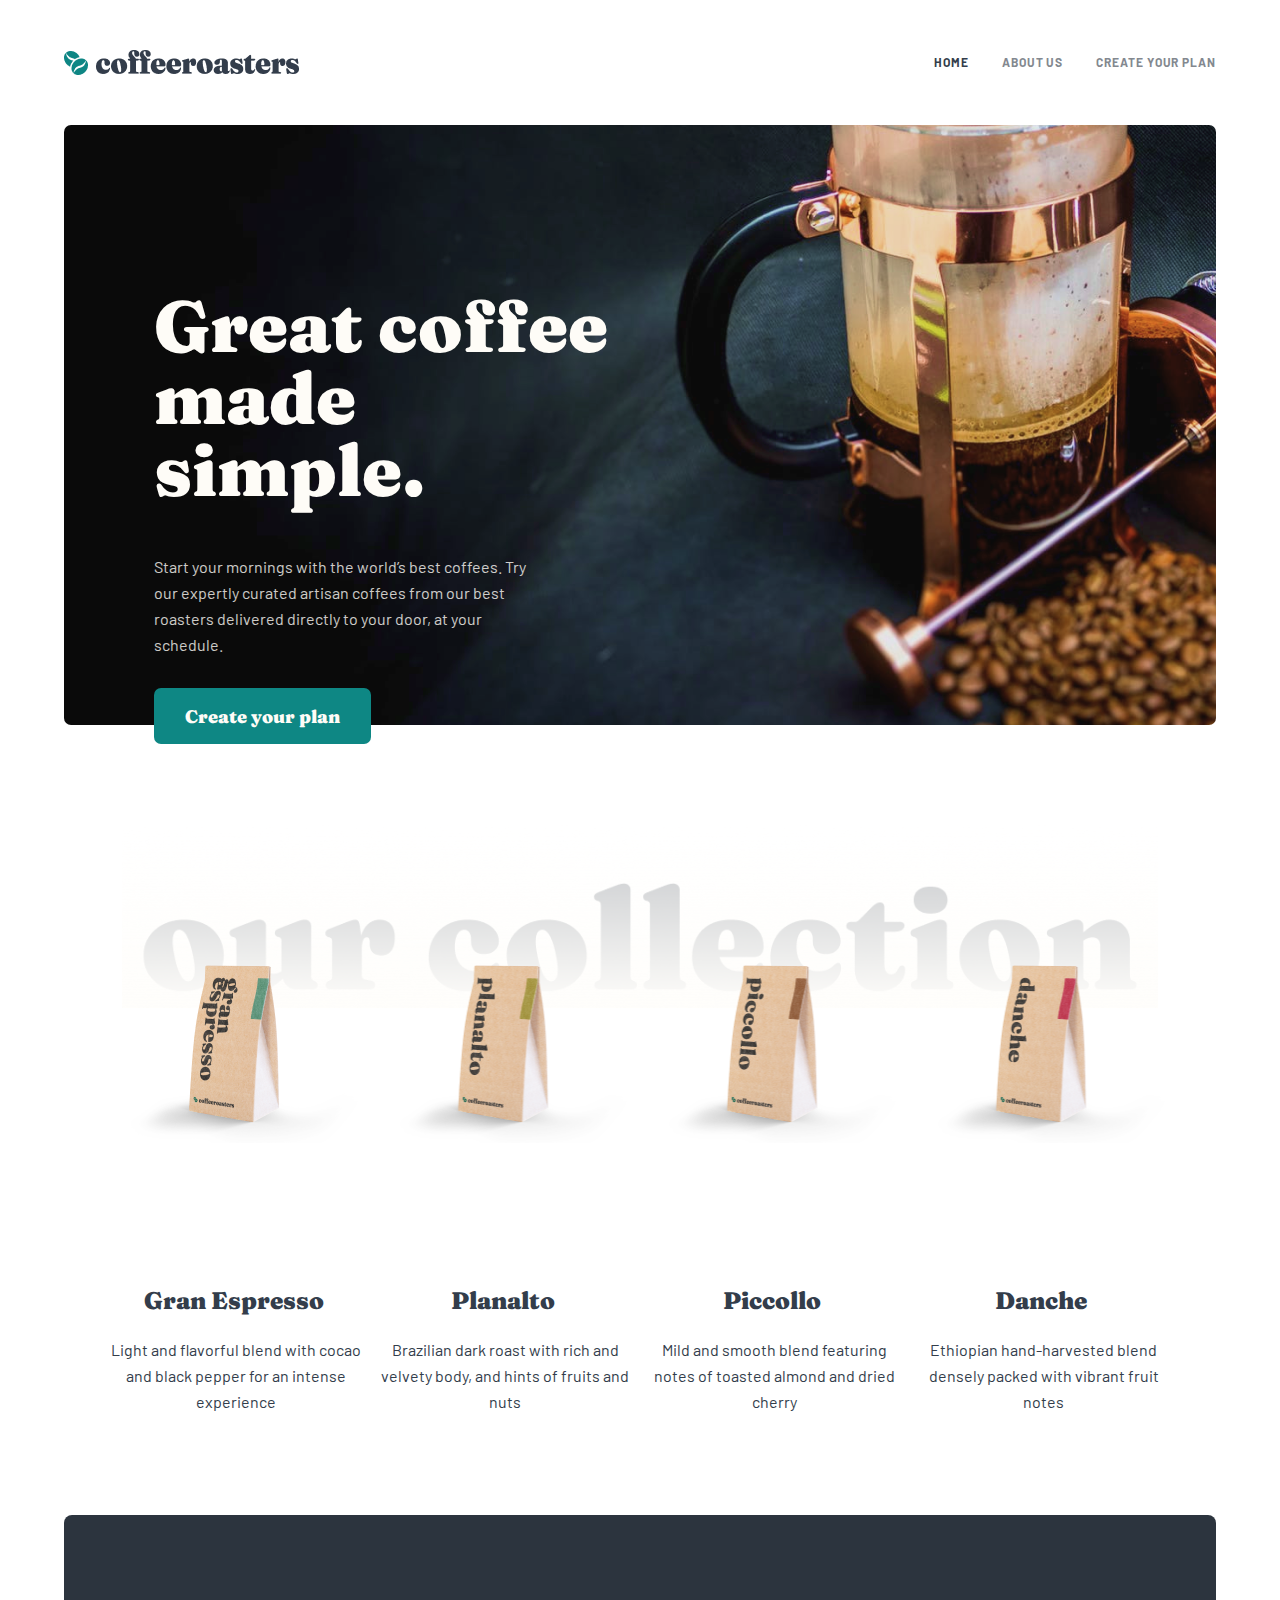
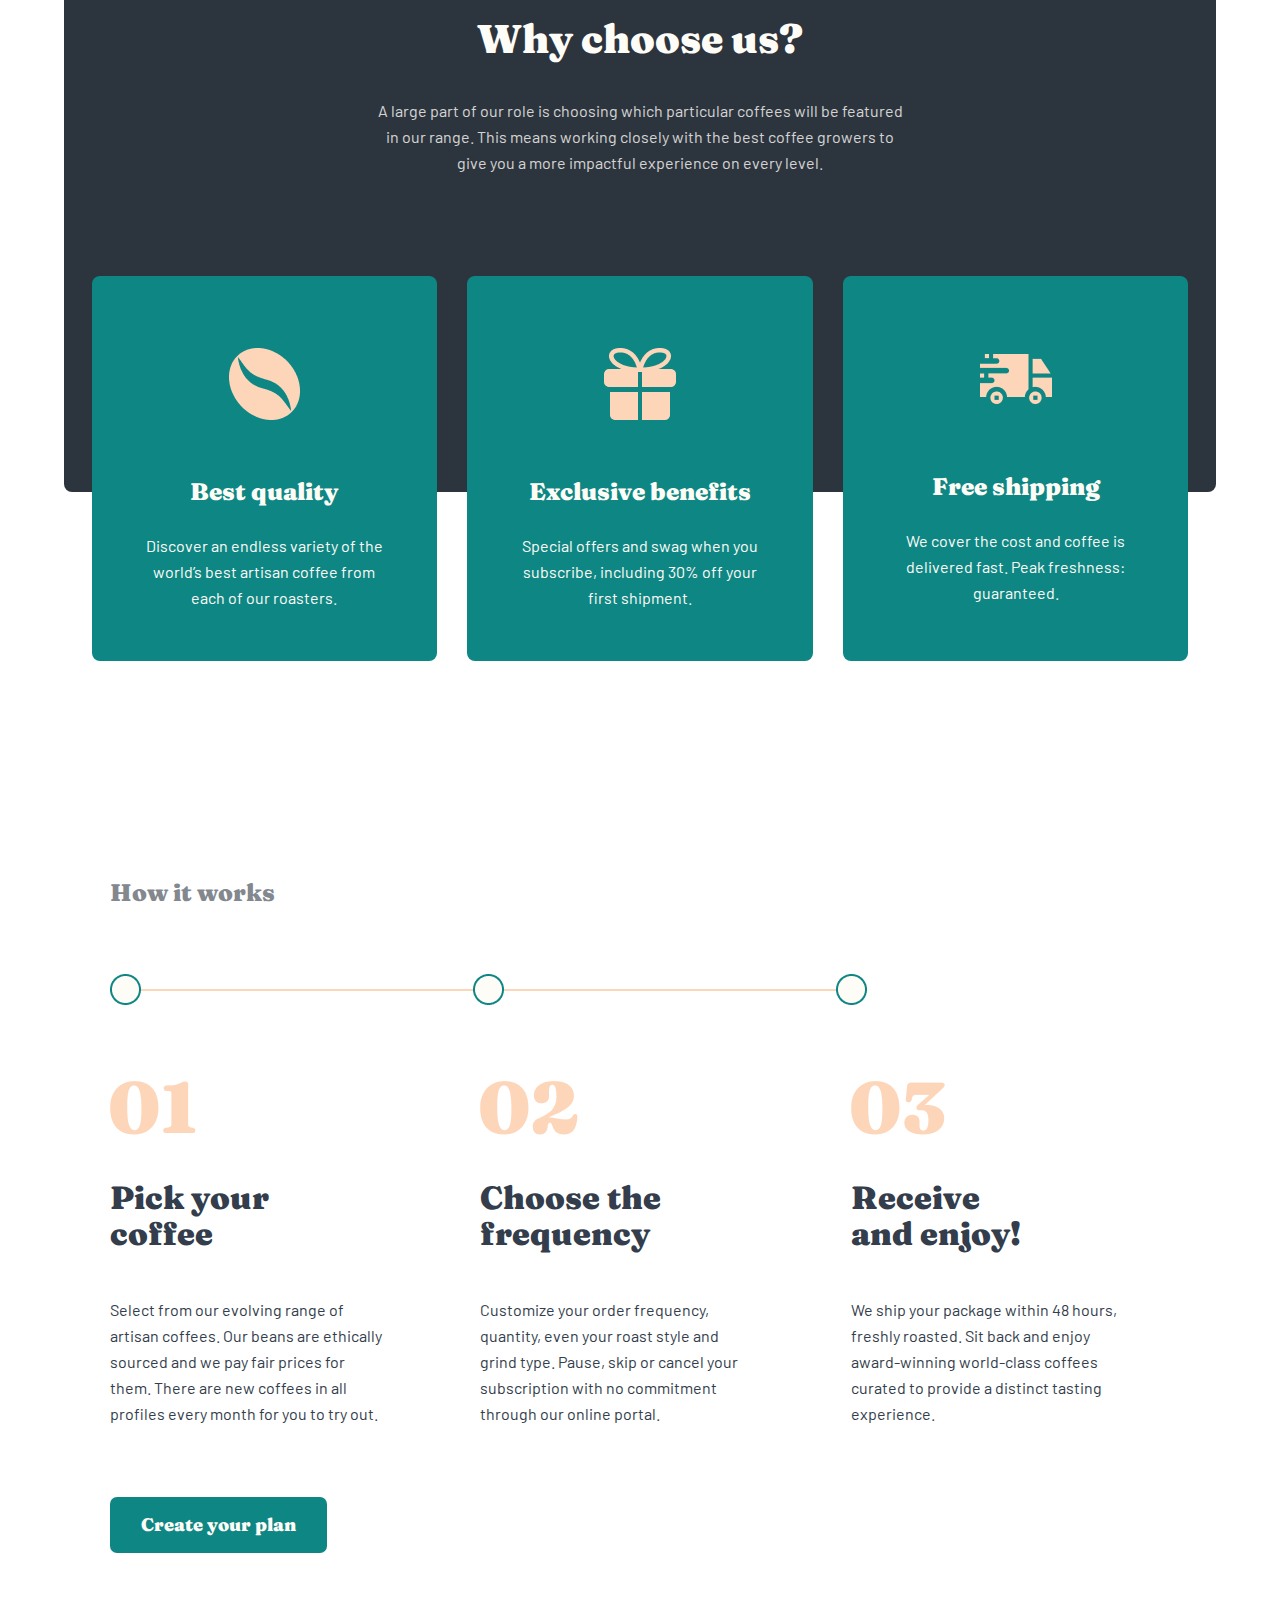
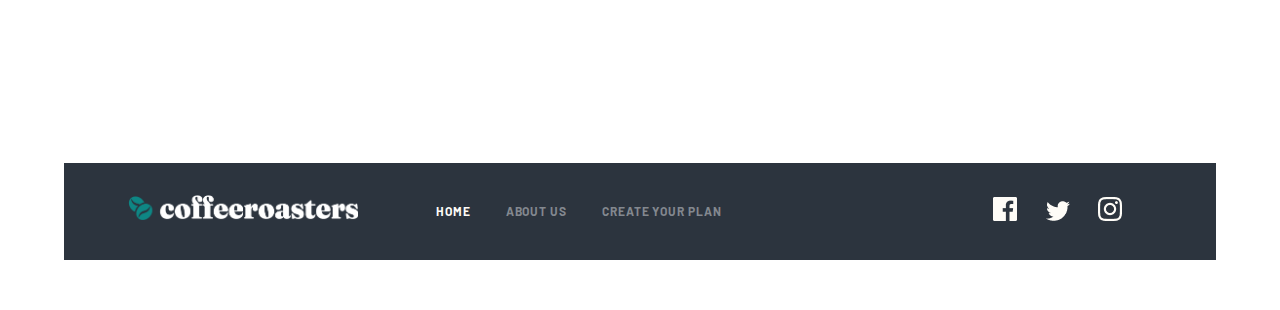
==== commit ba0ad8ef: "coffee-Roaster" ====
--- a/coffee_part_1/index.html
+++ b/coffee_part_1/index.html
@@ -6,7 +6,9 @@
     <title>Coffee</title>
     <link rel="stylesheet" href="./css/normolize.css">
     <link rel="stylesheet" href="./css/fonts.css">
-    <link rel="stylesheet" href="./style.css">
+    <!-- <link rel="stylesheet" href="./style.css"> -->
+    <!-- <link rel="stylesheet" href="./css/prefix.css"> -->
+    <link rel="stylesheet" href="./css/minify.css">
 </head>
 <body>
     <div class="container">
@@ -15,7 +17,7 @@
                 <img src="./img/roaster.png" alt="coffee-roaster" class="navbar__img">
                 <ul class="navbar__list">
                     <li class="navbar__item">
-                        <a href="#" class="navbar__link home">Home</a>
+                        <a href="#" class="navbar__link navbar__home">Home</a>
                     </li>
                     <li class="navbar__item">
                         <a href="../coffee_part_2/index.html" class="navbar__link">About us</a>
@@ -24,6 +26,11 @@
                         <a href="../coffee_part_3/index.html" class="navbar__link">Create your plan</a>
                     </li>
                 </ul>
+                <div class="navbar__burger">
+                    <hr class="navbar__hr">
+                    <hr class="navbar__hr">
+                    <hr class="navbar__hr">
+                </div>
             </nav>
 
             <div class="intro">
@@ -84,11 +91,13 @@
             </div>
 
             <div class="choose-card">
-                <h2 class="choose-card__title">Why choose us?</h2>
-                <p class="choose-card__text">A large part of our role is choosing which particular coffees will be featured 
+                <div class="choose-card__box">
+                    <h2 class="choose-card__title">Why choose us?</h2>
+                    <p class="choose-card__text">A large part of our role is choosing which particular coffees will be featured 
                     in our range. This means working closely with the best coffee growers to give 
                     you a more impactful experience on every level.
                 </p>
+                </div>
                 <div class="cards">
                     <div class="cards__card">
                         <img src="./img/coffee-bean.png" alt="coffee-bean" class="cards__img">
--- a/coffee_part_1/style.css
+++ b/coffee_part_1/style.css
@@ -29,17 +29,25 @@
     margin: 50px auto;
   }
 }
+@media only screen and (max-width: 435px) {
+  .container {
+    width: 90%;
+    margin: 30px auto;
+  }
+  .wrapper {
+    width: 90%;
+    margin: 30px auto;
+  }
+}
 .navbar {
   display: flex;
   align-items: center;
   justify-content: space-between;
 }
-
 .navbar__list {
   display: flex;
   gap: 33px;
 }
-
 .navbar__link {
   font-family: "Barlow";
   font-style: normal;
@@ -50,21 +58,56 @@
   text-transform: uppercase;
   color: #83888F;
 }
-
-.home {
-  color: #333d4b;
-}
-
 .navbar__link:hover {
   cursor: pointer;
   color: #333D4B;
-  transition: all 0.2s;
+  transition: all 0.3s;
+}
+.navbar__home {
+  color: #333d4b;
+}
+.navbar__burger {
+  display: none;
+  flex-direction: column;
+  gap: 3px;
+}
+.navbar__hr {
+  border: none;
+  width: 16px;
+  height: 3px;
+  background-color: #000;
+  border-radius: 10px;
 }
 
 @media only screen and (max-width: 1080px) {
   .navbar {
     justify-content: space-between;
     width: 100%;
+  }
+  .navbar__link:hover {
+    cursor: pointer;
+    color: #333D4B;
+    transition: all 0.3s;
+  }
+  .navbar__link:active {
+    color: #333D4B;
+    transition: all 0.3s;
+  }
+}
+@media only screen and (max-width: 435px) {
+  .navbar__list {
+    display: none;
+  }
+  .navbar__burger {
+    display: flex;
+  }
+  .navbar__img {
+    width: 163px;
+    height: 18px;
+  }
+  .navbar__link:active {
+    color: #333D4B;
+    transition: all 0.3s;
   }
 }
 .intro {
@@ -76,11 +119,9 @@
   height: 600px;
   border-radius: 7px;
 }
-
 .intro__content {
   padding: 117px 90px 0 90px;
 }
-
 .intro__title {
   width: 50%;
   font-family: "Fraunces 9pt";
@@ -90,7 +131,6 @@
   line-height: 72px;
   color: #FEFCF7;
 }
-
 .intro__text {
   margin: 32px 0 56px;
   width: 40%;
@@ -104,7 +144,6 @@
   mix-blend-mode: normal;
   opacity: 0.8;
 }
-
 .intro__btn {
   background-color: #0E8784;
   width: 217px;
@@ -120,13 +159,11 @@
   transition: all 0.3s;
   border-radius: 7px;
 }
-
 .intro__btn:hover {
   transform: scale(1.042);
   background: #65cac7;
   cursor: pointer;
 }
-
 .intro__btn:active {
   transform: scale(0.9);
   background: #1b4b4a;
@@ -151,23 +188,56 @@
     line-height: 25px;
   }
   .intro__btn {
-    background-color: #0E8784;
-    width: 217px;
-    height: 56px;
-    font-family: "Fraunces 9pt";
-    font-style: normal;
-    font-weight: 900;
-    font-size: 18px;
-    line-height: 25px;
-    text-align: center;
-    color: #FEFCF7;
-    border: none;
     transition: all 0.3s;
-    border-radius: 7px;
-  }
-  .intro__btn:active:not(.intro__btn:hover) {
+    border-radius: 8px;
+  }
+  .intro__btn:active {
     background: #1b4b4a;
     transform: scale(0.95);
+  }
+}
+@media only screen and (max-width: 435px) {
+  .intro {
+    margin-top: 40px;
+    background-position-x: 63%;
+    background-size: auto;
+    border-radius: 10px;
+    height: 501px;
+  }
+  .intro__content {
+    width: 85%;
+    margin: 0 auto;
+    padding: 100px 0 0;
+  }
+  .intro__title {
+    margin: 0;
+    width: 100%;
+    font-style: normal;
+    font-weight: 900;
+    font-size: 40px;
+    line-height: 40px;
+    text-align: center;
+  }
+  .intro__text {
+    width: 100%;
+    margin: 25px 0 60px;
+    font-style: normal;
+    font-weight: 400;
+    font-size: 15px;
+    line-height: 25px;
+    text-align: center;
+    color: #FEFCF7;
+    mix-blend-mode: normal;
+    opacity: 0.8;
+  }
+  .intro__btn {
+    margin: 0 0 0 12.5%;
+    transition: all 0.3s;
+    border-radius: 8px;
+  }
+  .intro__btn:active {
+    background: #1b4b4a;
+    transform: scale(0.97);
   }
 }
 .collection {
@@ -182,7 +252,6 @@
   background-size: contain;
   background-position: top center;
 }
-
 .collection__title {
   width: 250px;
   text-align: center;
@@ -194,7 +263,6 @@
   color: #333D4B;
   margin-bottom: 20px;
 }
-
 .collection__text {
   width: 255px;
   font-family: "Barlow";
@@ -205,7 +273,6 @@
   text-align: center;
   color: #333D4B;
 }
-
 .collection__card {
   width: 22%;
   display: flex;
@@ -215,7 +282,6 @@
   align-items: center;
   gap: 72px;
 }
-
 .collection__img {
   width: 255px;
   height: 193px;
@@ -250,17 +316,43 @@
     margin-bottom: 0;
   }
 }
+@media only screen and (max-width: 435px) {
+  .collection {
+    margin-top: 120px;
+    width: 100%;
+    gap: 48px;
+    padding: 85px 0 0;
+  }
+  .collection__card {
+    margin: 0;
+    width: 100%;
+    flex-direction: column;
+    gap: 0;
+  }
+  .collection__title {
+    width: 100%;
+    text-align: center;
+    margin: 24px 0 16px;
+  }
+  .collection__text {
+    width: 85%;
+    margin: 0 auto;
+    text-align: center;
+  }
+  .collection__img {
+    margin: 0;
+    width: 200px;
+    height: 151px;
+  }
+}
 .choose-card {
   margin-top: 100px;
   width: 100%;
   height: 577px;
-  background-image: url(./img/Mask.png);
-  background-repeat: no-repeat;
-  background-size: cover;
+  background-color: #2c343e;
   border-radius: 8px;
   position: relative;
 }
-
 .choose-card__title {
   padding-top: 100px;
   font-family: "Fraunces 9pt";
@@ -271,7 +363,6 @@
   text-align: center;
   color: #FEFCF7;
 }
-
 .choose-card__text {
   font-family: "Barlow";
   font-style: normal;
@@ -294,7 +385,6 @@
 .cards__img {
   margin-top: 72px;
 }
-
 .cards__card {
   position: relative;
   display: flex;
@@ -306,7 +396,6 @@
   border-radius: 8px;
   top: 100px;
 }
-
 .cards__title {
   width: 255px;
   margin: 56px 0 25px;
@@ -318,7 +407,6 @@
   text-align: center;
   color: #FEFCF7;
 }
-
 .cards__text {
   width: 255px;
   font-family: "Barlow";
@@ -337,7 +425,6 @@
   }
   .choose-card__title {
     margin-top: 56px;
-    font-family: "Fraunces 9pt";
     font-style: normal;
     font-weight: 900;
     font-size: 32px;
@@ -347,7 +434,6 @@
   }
   .choose-card__text {
     margin-top: 25px;
-    font-family: "Barlow";
     font-style: normal;
     font-weight: 400;
     font-size: 15px;
@@ -376,30 +462,84 @@
     width: 344px;
     margin: 31px 0 0;
     text-align: start;
-    font-family: "Fraunces 9pt";
     font-style: normal;
     font-weight: 900;
     font-size: 24px;
     line-height: 32px;
-    color: #FEFCF7;
   }
   .cards__text {
     width: 344px;
     text-align: start;
-    font-family: "Barlow";
     font-style: normal;
     font-weight: 400;
     font-size: 15px;
     line-height: 25px;
+    margin: 13px 0 31px;
+  }
+}
+@media only screen and (max-width: 435px) {
+  .choose-card {
+    margin: 120px auto 0;
+    width: 100%;
+    height: 903px;
+    border-radius: 10px;
+    background-color: #293138;
+  }
+  .choose-card__box {
+    background-color: #2c343e;
+    border-radius: 10px 10px 0 0;
+    padding: 65px 0 30px;
+  }
+  .choose-card__title {
+    margin: 0 auto 25px;
+    padding: 0;
+    font-style: normal;
+    font-weight: 900;
+    font-size: 28px;
+    line-height: 28px;
+    text-align: center;
+  }
+  .choose-card__text {
+    margin: 0 auto;
+    width: 85%;
+    font-style: normal;
+    font-weight: 400;
+    font-size: 15px;
+    line-height: 25px;
+    text-align: center;
     color: #FEFCF7;
-    margin: 13px 0 31px;
+    mix-blend-mode: normal;
+    opacity: 0.8;
+  }
+  .cards {
+    margin-top: -60px;
+    gap: 25px;
+  }
+  .cards__card {
+    width: 85%;
+    flex-direction: column;
+    position: none;
+    border-radius: 10px;
+  }
+  .cards__img {
+    width: 72px;
+    height: 72px;
+    margin: 72px auto 50px;
+  }
+  .cards__title {
+    text-align: center;
+    margin: 0 auto;
+  }
+  .cards__text {
+    width: 58%;
+    margin: 25px auto 51px;
+    text-align: center;
   }
 }
 .works {
   width: 90%;
   margin: 385px 4% 0;
 }
-
 .works__title {
   font-family: "Fraunces 9pt";
   font-style: normal;
@@ -407,6 +547,30 @@
   font-size: 24px;
   line-height: 32px;
   color: #83888F;
+}
+.works__btn {
+  margin-top: 70px;
+  background-color: #0E8784;
+  width: 217px;
+  height: 56px;
+  font-family: "Fraunces 9pt";
+  font-style: normal;
+  font-weight: 900;
+  font-size: 18px;
+  line-height: 25px;
+  text-align: center;
+  color: #FEFCF7;
+  border: none;
+  border-radius: 7px;
+  transition: all 0.3s;
+}
+.works__btn:hover {
+  transform: scale(1.042);
+  background: #4ac7c3;
+  cursor: pointer;
+}
+.works__btn:active {
+  transform: scale(0.9);
 }
 
 .section {
@@ -475,33 +639,6 @@
   color: #333D4B;
 }
 
-.works__btn {
-  margin-top: 70px;
-  background-color: #0E8784;
-  width: 217px;
-  height: 56px;
-  font-family: "Fraunces 9pt";
-  font-style: normal;
-  font-weight: 900;
-  font-size: 18px;
-  line-height: 25px;
-  text-align: center;
-  color: #FEFCF7;
-  border: none;
-  border-radius: 7px;
-  transition: all 0.3s;
-}
-
-.works__btn:hover {
-  transform: scale(1.042);
-  background: #65cac7;
-  cursor: pointer;
-}
-
-.works__btn:active {
-  transform: scale(0.895);
-}
-
 @media only screen and (max-width: 1080px) {
   .works {
     width: 90%;
@@ -519,8 +656,14 @@
     margin-top: 45px;
     background-color: #0f6a69;
   }
+  .works__btn:hover {
+    transform: scale(1.042);
+    background: #4ac7c3;
+    cursor: pointer;
+  }
   .works__btn:active {
-    transform: scale(0.92);
+    background: #1b4b4a;
+    transform: scale(0.95);
     transition: all 0.3s linear;
   }
   .variant__title {
@@ -539,6 +682,68 @@
     font-size: 15px;
     line-height: 25px;
     color: #333D4B;
+  }
+}
+@media only screen and (max-width: 435px) {
+  .works {
+    width: 100%;
+    margin: 710px auto 0;
+    display: flex;
+    flex-direction: column;
+    align-items: center;
+  }
+  .works__title {
+    text-align: center;
+  }
+  .works__btn {
+    width: 217px;
+    height: 56px;
+    margin: 80px 0 0;
+  }
+  .works__btn:active {
+    background: #1b4b4a;
+    transform: scale(0.97);
+    transition: all 0.3s linear;
+  }
+  .section {
+    width: 100%;
+    margin: 0;
+  }
+  .section .box {
+    display: none;
+  }
+  .section__article {
+    flex-direction: column;
+    margin: 80px auto 0;
+    gap: 56px;
+  }
+  .article__variant {
+    width: 100%;
+    margin: 0 auto;
+    display: flex;
+    flex-direction: column;
+    justify-content: center;
+  }
+  .variant__img {
+    width: 90px;
+    height: 65px;
+    margin: 0 auto;
+  }
+  .variant__title {
+    width: 100%;
+    font-style: normal;
+    font-weight: 900;
+    font-size: 26px;
+    line-height: 32px;
+    margin: 24px auto;
+    text-align: center;
+  }
+  .variant__text {
+    width: 94.3%;
+    font-size: 15px;
+    line-height: 25px;
+    text-align: center;
+    margin: 0 auto;
   }
 }
 .footer {
@@ -591,12 +796,13 @@
 }
 
 .navigation__link:hover {
-  color: #FEFCF7;
-  transition: all 0.2s;
+  cursor: pointer;
+  color: #FEFCF7;
+  transition: all 0.3s;
 }
 
 .social__media {
-  margin-left: 20px;
+  margin-left: 24px;
 }
 
 @media only screen and (max-width: 1080px) {
@@ -607,7 +813,7 @@
   .footer__img-1 {
     width: 38%;
     margin-top: 40px;
-    margin-left: -10px;
+    margin-left: 0;
   }
   .navigation {
     width: 100%;
@@ -617,6 +823,7 @@
     margin: 35px 0 55px;
     display: flex;
     flex-direction: row;
+    gap: 24px;
     justify-content: center;
   }
   .navigation__link {
@@ -628,7 +835,51 @@
     letter-spacing: 0.923077px;
     text-transform: uppercase;
   }
+  .navigation__link:hover {
+    cursor: pointer;
+    color: #FEFCF7;
+    transition: all 0.3s;
+  }
+  .navigation__link:active {
+    color: #FEFCF7;
+    transition: all 0.3s;
+  }
   .social {
     margin: 0 0 40px;
   }
+}
+@media only screen and (max-width: 435px) {
+  .footer {
+    padding: 0;
+    margin-top: 120px;
+    width: 100%;
+  }
+  .footer__img-1 {
+    width: 218px;
+    height: 24px;
+    margin: 55px auto 48.5px;
+  }
+  .navigation {
+    width: 100%;
+    margin: 0;
+  }
+  .navigation__list {
+    width: 40%;
+    margin: 0 auto;
+    flex-direction: column;
+    align-items: center;
+    gap: 24px;
+  }
+  .navigation__link:active {
+    color: #FEFCF7;
+    transition: all 0.3s;
+  }
+  .social {
+    margin: 50px auto 55px;
+    display: flex;
+    gap: 24px;
+  }
+  .social__media {
+    margin: 0 auto;
+  }
 }/*# sourceMappingURL=style.css.map */--- a/coffee_part_1/css/prefix.css
+++ b/coffee_part_1/css/prefix.css
@@ -0,0 +1,1043 @@
+* {
+    padding: 0;
+    margin: 0;
+    font-family: "Arial", sans-serif;
+  }
+  
+  a {
+    text-decoration: none;
+  }
+  
+  li {
+    list-style: none;
+  }
+  
+  .container {
+    width: 90%;
+    margin: 50px auto;
+    background: rgba(254, 252, 247, 0.0117647059);
+  }
+  
+  .wrapper {
+    width: 100%;
+    margin: 50px auto;
+  }
+  
+  @media only screen and (max-width: 1080px) {
+    .container {
+      width: 90%;
+      margin: 50px auto;
+    }
+  }
+  @media only screen and (max-width: 435px) {
+    .container {
+      width: 90%;
+      margin: 30px auto;
+    }
+    .wrapper {
+      width: 90%;
+      margin: 30px auto;
+    }
+  }
+  .navbar {
+    display: -webkit-box;
+    display: -ms-flexbox;
+    display: flex;
+    -webkit-box-align: center;
+        -ms-flex-align: center;
+            align-items: center;
+    -webkit-box-pack: justify;
+        -ms-flex-pack: justify;
+            justify-content: space-between;
+  }
+  .navbar__list {
+    display: -webkit-box;
+    display: -ms-flexbox;
+    display: flex;
+    gap: 33px;
+  }
+  .navbar__link {
+    font-family: "Barlow";
+    font-style: normal;
+    font-weight: 700;
+    font-size: 12px;
+    line-height: 15px;
+    letter-spacing: 0.923077px;
+    text-transform: uppercase;
+    color: #83888F;
+  }
+  .navbar__link:hover {
+    cursor: pointer;
+    color: #333D4B;
+    -webkit-transition: all 0.3s;
+    -o-transition: all 0.3s;
+    transition: all 0.3s;
+  }
+  .navbar__home {
+    color: #333d4b;
+  }
+  .navbar__burger {
+    display: none;
+    -webkit-box-orient: vertical;
+    -webkit-box-direction: normal;
+        -ms-flex-direction: column;
+            flex-direction: column;
+    gap: 3px;
+  }
+  .navbar__hr {
+    border: none;
+    width: 16px;
+    height: 3px;
+    background-color: #000;
+    border-radius: 10px;
+  }
+  
+  @media only screen and (max-width: 1080px) {
+    .navbar {
+      -webkit-box-pack: justify;
+          -ms-flex-pack: justify;
+              justify-content: space-between;
+      width: 100%;
+    }
+    .navbar__link:hover {
+      cursor: pointer;
+      color: #333D4B;
+      -webkit-transition: all 0.3s;
+      -o-transition: all 0.3s;
+      transition: all 0.3s;
+    }
+    .navbar__link:active {
+      color: #333D4B;
+      -webkit-transition: all 0.3s;
+      -o-transition: all 0.3s;
+      transition: all 0.3s;
+    }
+  }
+  @media only screen and (max-width: 435px) {
+    .navbar__list {
+      display: none;
+    }
+    .navbar__burger {
+      display: -webkit-box;
+      display: -ms-flexbox;
+      display: flex;
+    }
+    .navbar__img {
+      width: 163px;
+      height: 18px;
+    }
+    .navbar__link:active {
+      color: #333D4B;
+      -webkit-transition: all 0.3s;
+      -o-transition: all 0.3s;
+      transition: all 0.3s;
+    }
+  }
+  .intro {
+    margin-top: 50px;
+    background-image: url(../img/Bitmap.png);
+    background-repeat: no-repeat;
+    background-size: cover;
+    width: 100%;
+    height: 600px;
+    border-radius: 7px;
+  }
+  .intro__content {
+    padding: 117px 90px 0 90px;
+  }
+  .intro__title {
+    width: 50%;
+    font-family: "Fraunces 9pt";
+    font-style: normal;
+    font-weight: 900;
+    font-size: 72px;
+    line-height: 72px;
+    color: #FEFCF7;
+  }
+  .intro__text {
+    margin: 32px 0 56px;
+    width: 40%;
+    height: 78px;
+    font-family: "Barlow";
+    font-style: normal;
+    font-weight: 400;
+    font-size: 16px;
+    line-height: 26px;
+    color: #FEFCF7;
+    mix-blend-mode: normal;
+    opacity: 0.8;
+  }
+  .intro__btn {
+    background-color: #0E8784;
+    width: 217px;
+    height: 56px;
+    font-family: "Fraunces 9pt";
+    font-style: normal;
+    font-weight: 900;
+    font-size: 18px;
+    line-height: 25px;
+    text-align: center;
+    color: #FEFCF7;
+    border: none;
+    -webkit-transition: all 0.3s;
+    -o-transition: all 0.3s;
+    transition: all 0.3s;
+    border-radius: 7px;
+  }
+  .intro__btn:hover {
+    -webkit-transform: scale(1.042);
+        -ms-transform: scale(1.042);
+            transform: scale(1.042);
+    background: #65cac7;
+    cursor: pointer;
+  }
+  .intro__btn:active {
+    -webkit-transform: scale(0.9);
+        -ms-transform: scale(0.9);
+            transform: scale(0.9);
+    background: #1b4b4a;
+  }
+  
+  @media only screen and (max-width: 1080px) {
+    .intro {
+      background-position-x: 63%;
+      background-size: cover;
+    }
+    .intro__content {
+      padding: 104px 58px;
+    }
+    .intro__title {
+      width: 70%;
+      font-size: 48px;
+      line-height: 48px;
+    }
+    .intro__text {
+      width: 70%;
+      font-size: 15px;
+      line-height: 25px;
+    }
+    .intro__btn {
+      -webkit-transition: all 0.3s;
+      -o-transition: all 0.3s;
+      transition: all 0.3s;
+      border-radius: 8px;
+    }
+    .intro__btn:active {
+      background: #1b4b4a;
+      -webkit-transform: scale(0.95);
+          -ms-transform: scale(0.95);
+              transform: scale(0.95);
+    }
+  }
+  @media only screen and (max-width: 435px) {
+    .intro {
+      margin-top: 40px;
+      background-position-x: 63%;
+      background-size: auto;
+      border-radius: 10px;
+      height: 501px;
+    }
+    .intro__content {
+      width: 85%;
+      margin: 0 auto;
+      padding: 100px 0 0;
+    }
+    .intro__title {
+      margin: 0;
+      width: 100%;
+      font-style: normal;
+      font-weight: 900;
+      font-size: 40px;
+      line-height: 40px;
+      text-align: center;
+    }
+    .intro__text {
+      width: 100%;
+      margin: 25px 0 60px;
+      font-style: normal;
+      font-weight: 400;
+      font-size: 15px;
+      line-height: 25px;
+      text-align: center;
+      color: #FEFCF7;
+      mix-blend-mode: normal;
+      opacity: 0.8;
+    }
+    .intro__btn {
+      margin: 0 0 0 12.5%;
+      -webkit-transition: all 0.3s;
+      -o-transition: all 0.3s;
+      transition: all 0.3s;
+      border-radius: 8px;
+    }
+    .intro__btn:active {
+      background: #1b4b4a;
+      -webkit-transform: scale(0.97);
+          -ms-transform: scale(0.97);
+              transform: scale(0.97);
+    }
+  }
+  .collection {
+    width: 90%;
+    margin: 0 auto;
+    margin-top: 100px;
+    display: -webkit-box;
+    display: -ms-flexbox;
+    display: flex;
+    -webkit-box-align: center;
+        -ms-flex-align: center;
+            align-items: center;
+    gap: 40px;
+    background-image: url(../img/collection.png);
+    background-repeat: no-repeat;
+    background-size: contain;
+    background-position: top center;
+  }
+  .collection__title {
+    width: 250px;
+    text-align: center;
+    font-family: "Fraunces 9pt";
+    font-style: normal;
+    font-weight: 900;
+    font-size: 24px;
+    line-height: 32px;
+    color: #333D4B;
+    margin-bottom: 20px;
+  }
+  .collection__text {
+    width: 255px;
+    font-family: "Barlow";
+    font-style: normal;
+    font-weight: 400;
+    font-size: 16px;
+    line-height: 26px;
+    text-align: center;
+    color: #333D4B;
+  }
+  .collection__card {
+    width: 22%;
+    display: -webkit-box;
+    display: -ms-flexbox;
+    display: flex;
+    margin: 0 auto;
+    margin-top: 125px;
+    -webkit-box-orient: vertical;
+    -webkit-box-direction: normal;
+        -ms-flex-direction: column;
+            flex-direction: column;
+    -webkit-box-align: center;
+        -ms-flex-align: center;
+            align-items: center;
+    gap: 72px;
+  }
+  .collection__img {
+    width: 255px;
+    height: 193px;
+    -ms-flex-negative: 0;
+        flex-shrink: 0;
+    margin-bottom: 70px;
+  }
+  
+  @media only screen and (max-width: 1080px) {
+    .collection {
+      -webkit-box-orient: vertical;
+      -webkit-box-direction: normal;
+          -ms-flex-direction: column;
+              flex-direction: column;
+      padding: 30px 0;
+    }
+    .collection__card {
+      margin-top: 32px;
+      width: 573px;
+      display: -webkit-box;
+      display: -ms-flexbox;
+      display: flex;
+      -webkit-box-orient: horizontal;
+      -webkit-box-direction: normal;
+          -ms-flex-direction: row;
+              flex-direction: row;
+      -webkit-box-align: center;
+          -ms-flex-align: center;
+              align-items: center;
+      -webkit-box-pack: center;
+          -ms-flex-pack: center;
+              justify-content: center;
+    }
+    .collection__title {
+      margin-top: -20px;
+      width: 282px;
+      text-align: start;
+    }
+    .collection__text {
+      margin-top: -5px;
+      width: 282px;
+      text-align: start;
+    }
+    .collection__img {
+      margin-bottom: 0;
+    }
+  }
+  @media only screen and (max-width: 435px) {
+    .collection {
+      margin-top: 120px;
+      width: 100%;
+      gap: 48px;
+      padding: 85px 0 0;
+    }
+    .collection__card {
+      margin: 0;
+      width: 100%;
+      -webkit-box-orient: vertical;
+      -webkit-box-direction: normal;
+          -ms-flex-direction: column;
+              flex-direction: column;
+      gap: 0;
+    }
+    .collection__title {
+      width: 100%;
+      text-align: center;
+      margin: 24px 0 16px;
+    }
+    .collection__text {
+      width: 85%;
+      margin: 0 auto;
+      text-align: center;
+    }
+    .collection__img {
+      margin: 0;
+      width: 200px;
+      height: 151px;
+    }
+  }
+  .choose-card {
+    margin-top: 100px;
+    width: 100%;
+    height: 577px;
+    background-color: #2c343e;
+    border-radius: 8px;
+    position: relative;
+  }
+  .choose-card__title {
+    padding-top: 100px;
+    font-family: "Fraunces 9pt";
+    font-style: normal;
+    font-weight: 900;
+    font-size: 40px;
+    line-height: 48px;
+    text-align: center;
+    color: #FEFCF7;
+  }
+  .choose-card__text {
+    font-family: "Barlow";
+    font-style: normal;
+    font-weight: 400;
+    font-size: 16px;
+    margin: 35px auto 0;
+    line-height: 26px;
+    text-align: center;
+    color: #FEFCF7;
+    mix-blend-mode: normal;
+    opacity: 0.8;
+    width: 528px;
+  }
+  
+  .cards {
+    display: -webkit-box;
+    display: -ms-flexbox;
+    display: flex;
+    -webkit-box-pack: center;
+        -ms-flex-pack: center;
+            justify-content: center;
+    gap: 30px;
+  }
+  .cards__img {
+    margin-top: 72px;
+  }
+  .cards__card {
+    position: relative;
+    display: -webkit-box;
+    display: -ms-flexbox;
+    display: flex;
+    -webkit-box-orient: vertical;
+    -webkit-box-direction: normal;
+        -ms-flex-direction: column;
+            flex-direction: column;
+    -ms-flex-pack: distribute;
+        justify-content: space-around;
+    -webkit-box-align: center;
+        -ms-flex-align: center;
+            align-items: center;
+    width: 30%;
+    background-color: #0E8784;
+    border-radius: 8px;
+    top: 100px;
+  }
+  .cards__title {
+    width: 255px;
+    margin: 56px 0 25px;
+    font-family: "Fraunces 9pt";
+    font-style: normal;
+    font-weight: 900;
+    font-size: 24px;
+    line-height: 32px;
+    text-align: center;
+    color: #FEFCF7;
+  }
+  .cards__text {
+    width: 255px;
+    font-family: "Barlow";
+    font-style: normal;
+    font-weight: 400;
+    font-size: 16px;
+    line-height: 26px;
+    text-align: center;
+    color: #FEFCF7;
+    margin-bottom: 50px;
+  }
+  
+  @media only screen and (max-width: 1080px) {
+    .choose-card {
+      height: 573px;
+    }
+    .choose-card__title {
+      margin-top: 56px;
+      font-style: normal;
+      font-weight: 900;
+      font-size: 32px;
+      line-height: 48px;
+      text-align: center;
+      color: #FEFCF7;
+    }
+    .choose-card__text {
+      margin-top: 25px;
+      font-style: normal;
+      font-weight: 400;
+      font-size: 15px;
+      line-height: 25px;
+      text-align: center;
+      color: #FEFCF7;
+      mix-blend-mode: normal;
+      opacity: 0.8;
+      margin-bottom: -30px;
+    }
+    .cards {
+      -webkit-box-orient: vertical;
+      -webkit-box-direction: normal;
+          -ms-flex-direction: column;
+              flex-direction: column;
+      gap: 20px;
+    }
+    .cards__card {
+      display: -webkit-box;
+      display: -ms-flexbox;
+      display: flex;
+      -webkit-box-align: center;
+          -ms-flex-align: center;
+              align-items: center;
+      -webkit-box-orient: horizontal;
+      -webkit-box-direction: normal;
+          -ms-flex-direction: row;
+              flex-direction: row;
+      width: 573px;
+      margin: 0 auto;
+    }
+    .cards__img {
+      margin-top: 0;
+    }
+    .cards__title {
+      width: 344px;
+      margin: 31px 0 0;
+      text-align: start;
+      font-style: normal;
+      font-weight: 900;
+      font-size: 24px;
+      line-height: 32px;
+    }
+    .cards__text {
+      width: 344px;
+      text-align: start;
+      font-style: normal;
+      font-weight: 400;
+      font-size: 15px;
+      line-height: 25px;
+      margin: 13px 0 31px;
+    }
+  }
+  @media only screen and (max-width: 435px) {
+    .choose-card {
+      margin: 120px auto 0;
+      width: 100%;
+      height: 903px;
+      border-radius: 10px;
+      background-color: #293138;
+    }
+    .choose-card__box {
+      background-color: #2c343e;
+      border-radius: 10px 10px 0 0;
+      padding: 65px 0 30px;
+    }
+    .choose-card__title {
+      margin: 0 auto 25px;
+      padding: 0;
+      font-style: normal;
+      font-weight: 900;
+      font-size: 28px;
+      line-height: 28px;
+      text-align: center;
+    }
+    .choose-card__text {
+      margin: 0 auto;
+      width: 85%;
+      font-style: normal;
+      font-weight: 400;
+      font-size: 15px;
+      line-height: 25px;
+      text-align: center;
+      color: #FEFCF7;
+      mix-blend-mode: normal;
+      opacity: 0.8;
+    }
+    .cards {
+      margin-top: -60px;
+      gap: 25px;
+    }
+    .cards__card {
+      width: 85%;
+      -webkit-box-orient: vertical;
+      -webkit-box-direction: normal;
+          -ms-flex-direction: column;
+              flex-direction: column;
+      position: none;
+      border-radius: 10px;
+    }
+    .cards__img {
+      width: 72px;
+      height: 72px;
+      margin: 72px auto 50px;
+    }
+    .cards__title {
+      text-align: center;
+      margin: 0 auto;
+    }
+    .cards__text {
+      width: 58%;
+      margin: 25px auto 51px;
+      text-align: center;
+    }
+  }
+  .works {
+    width: 90%;
+    margin: 385px 4% 0;
+  }
+  .works__title {
+    font-family: "Fraunces 9pt";
+    font-style: normal;
+    font-weight: 900;
+    font-size: 24px;
+    line-height: 32px;
+    color: #83888F;
+  }
+  .works__btn {
+    margin-top: 70px;
+    background-color: #0E8784;
+    width: 217px;
+    height: 56px;
+    font-family: "Fraunces 9pt";
+    font-style: normal;
+    font-weight: 900;
+    font-size: 18px;
+    line-height: 25px;
+    text-align: center;
+    color: #FEFCF7;
+    border: none;
+    border-radius: 7px;
+    -webkit-transition: all 0.3s;
+    -o-transition: all 0.3s;
+    transition: all 0.3s;
+  }
+  .works__btn:hover {
+    -webkit-transform: scale(1.042);
+        -ms-transform: scale(1.042);
+            transform: scale(1.042);
+    background: #4ac7c3;
+    cursor: pointer;
+  }
+  .works__btn:active {
+    -webkit-transform: scale(0.9);
+        -ms-transform: scale(0.9);
+            transform: scale(0.9);
+  }
+  
+  .section {
+    margin-top: 80px;
+    width: 100%;
+  }
+  
+  .section .box {
+    position: relative;
+    background-color: #fdd6ba;
+    height: 2.2px;
+    width: 70%;
+  }
+  
+  .section .box .box__img {
+    position: absolute;
+    margin-top: -15px;
+  }
+  
+  .section .box__img:nth-child(2) {
+    margin-left: 50%;
+  }
+  
+  .section .box__img:nth-child(3) {
+    margin-left: 100%;
+  }
+  
+  .section__article {
+    width: 98%;
+    margin-top: 90px;
+    display: -webkit-box;
+    display: -ms-flexbox;
+    display: flex;
+    gap: 95px;
+  }
+  
+  .article__variant {
+    width: 100%;
+  }
+  
+  .variant__img {
+    font-family: "Fraunces 9pt";
+    font-style: normal;
+    font-weight: 900;
+    font-size: 72px;
+    line-height: 72px;
+    color: #FDD6BA;
+    margin-bottom: 40px;
+  }
+  
+  .variant__title {
+    font-family: "Fraunces 9pt";
+    font-style: normal;
+    font-weight: 900;
+    font-size: 32px;
+    line-height: 36px;
+    color: #333D4B;
+    margin-bottom: 45px;
+    width: 70%;
+  }
+  
+  .variant__text {
+    font-family: "Barlow";
+    font-style: normal;
+    font-weight: 400;
+    font-size: 16px;
+    line-height: 26px;
+    color: #333D4B;
+  }
+  
+  @media only screen and (max-width: 1080px) {
+    .works {
+      width: 90%;
+      margin: 400px 0 0;
+    }
+    .works__title {
+      font-family: "Fraunces 9pt";
+      font-style: normal;
+      font-weight: 900;
+      font-size: 24px;
+      line-height: 32px;
+      color: #83888F;
+    }
+    .works__btn {
+      margin-top: 45px;
+      background-color: #0f6a69;
+    }
+    .works__btn:hover {
+      -webkit-transform: scale(1.042);
+          -ms-transform: scale(1.042);
+              transform: scale(1.042);
+      background: #4ac7c3;
+      cursor: pointer;
+    }
+    .works__btn:active {
+      background: #1b4b4a;
+      -webkit-transform: scale(0.95);
+          -ms-transform: scale(0.95);
+              transform: scale(0.95);
+      -webkit-transition: all 0.3s linear;
+      -o-transition: all 0.3s linear;
+      transition: all 0.3s linear;
+    }
+    .variant__title {
+      margin: 42px 0 32px;
+      width: 145%;
+      font-style: normal;
+      font-weight: 900;
+      font-size: 28px;
+      line-height: 32px;
+    }
+    .variant__text {
+      width: 145%;
+      font-family: "Barlow";
+      font-style: normal;
+      font-weight: 400;
+      font-size: 15px;
+      line-height: 25px;
+      color: #333D4B;
+    }
+  }
+  @media only screen and (max-width: 435px) {
+    .works {
+      width: 100%;
+      margin: 710px auto 0;
+      display: -webkit-box;
+      display: -ms-flexbox;
+      display: flex;
+      -webkit-box-orient: vertical;
+      -webkit-box-direction: normal;
+          -ms-flex-direction: column;
+              flex-direction: column;
+      -webkit-box-align: center;
+          -ms-flex-align: center;
+              align-items: center;
+    }
+    .works__title {
+      text-align: center;
+    }
+    .works__btn {
+      width: 217px;
+      height: 56px;
+      margin: 80px 0 0;
+    }
+    .works__btn:active {
+      background: #1b4b4a;
+      -webkit-transform: scale(0.97);
+          -ms-transform: scale(0.97);
+              transform: scale(0.97);
+      -webkit-transition: all 0.3s linear;
+      -o-transition: all 0.3s linear;
+      transition: all 0.3s linear;
+    }
+    .section {
+      width: 100%;
+      margin: 0;
+    }
+    .section .box {
+      display: none;
+    }
+    .section__article {
+      -webkit-box-orient: vertical;
+      -webkit-box-direction: normal;
+          -ms-flex-direction: column;
+              flex-direction: column;
+      margin: 80px auto 0;
+      gap: 56px;
+    }
+    .article__variant {
+      width: 100%;
+      margin: 0 auto;
+      display: -webkit-box;
+      display: -ms-flexbox;
+      display: flex;
+      -webkit-box-orient: vertical;
+      -webkit-box-direction: normal;
+          -ms-flex-direction: column;
+              flex-direction: column;
+      -webkit-box-pack: center;
+          -ms-flex-pack: center;
+              justify-content: center;
+    }
+    .variant__img {
+      width: 90px;
+      height: 65px;
+      margin: 0 auto;
+    }
+    .variant__title {
+      width: 100%;
+      font-style: normal;
+      font-weight: 900;
+      font-size: 26px;
+      line-height: 32px;
+      margin: 24px auto;
+      text-align: center;
+    }
+    .variant__text {
+      width: 94.3%;
+      font-size: 15px;
+      line-height: 25px;
+      text-align: center;
+      margin: 0 auto;
+    }
+  }
+  .footer {
+    margin-top: 210px;
+    width: 100%;
+  }
+  
+  .footer__footer {
+    padding: 3% 0;
+    width: 100%;
+    background-image: url(../img/smallmask.png);
+    background-repeat: no-repeat;
+    background-size: cover;
+    display: -webkit-box;
+    display: -ms-flexbox;
+    display: flex;
+    -ms-flex-pack: distribute;
+        justify-content: space-around;
+    -webkit-box-align: center;
+        -ms-flex-align: center;
+            align-items: center;
+  }
+  
+  .footer__img-1 {
+    width: 20%;
+    margin-left: -30px;
+    margin-top: -8px;
+  }
+  
+  .navigation {
+    width: 30%;
+    margin-left: -110px;
+  }
+  
+  .navigation__list {
+    display: -webkit-box;
+    display: -ms-flexbox;
+    display: flex;
+    gap: 35px;
+  }
+  
+  .navigation__link {
+    text-decoration: none;
+    list-style: none;
+    font-family: "Barlow";
+    font-style: normal;
+    font-weight: 700;
+    font-size: 12px;
+    line-height: 15px;
+    letter-spacing: 0.923077px;
+    text-transform: uppercase;
+    color: #83888F;
+  }
+  
+  .Home {
+    color: #FEFCF7;
+  }
+  
+  .navigation__link:hover {
+    cursor: pointer;
+    color: #FEFCF7;
+    -webkit-transition: all 0.3s;
+    -o-transition: all 0.3s;
+    transition: all 0.3s;
+  }
+  
+  .social__media {
+    margin-left: 24px;
+  }
+  
+  @media only screen and (max-width: 1080px) {
+    .footer__footer {
+      -webkit-box-orient: vertical;
+      -webkit-box-direction: normal;
+          -ms-flex-direction: column;
+              flex-direction: column;
+      -webkit-box-align: center;
+          -ms-flex-align: center;
+              align-items: center;
+    }
+    .footer__img-1 {
+      width: 38%;
+      margin-top: 40px;
+      margin-left: 0;
+    }
+    .navigation {
+      width: 100%;
+      margin-left: 0;
+    }
+    .navigation__list {
+      margin: 35px 0 55px;
+      display: -webkit-box;
+      display: -ms-flexbox;
+      display: flex;
+      -webkit-box-orient: horizontal;
+      -webkit-box-direction: normal;
+          -ms-flex-direction: row;
+              flex-direction: row;
+      gap: 24px;
+      -webkit-box-pack: center;
+          -ms-flex-pack: center;
+              justify-content: center;
+    }
+    .navigation__link {
+      text-align: center;
+      font-style: normal;
+      font-weight: 700;
+      font-size: 12px;
+      line-height: 15px;
+      letter-spacing: 0.923077px;
+      text-transform: uppercase;
+    }
+    .navigation__link:hover {
+      cursor: pointer;
+      color: #FEFCF7;
+      -webkit-transition: all 0.3s;
+      -o-transition: all 0.3s;
+      transition: all 0.3s;
+    }
+    .navigation__link:active {
+      color: #FEFCF7;
+      -webkit-transition: all 0.3s;
+      -o-transition: all 0.3s;
+      transition: all 0.3s;
+    }
+    .social {
+      margin: 0 0 40px;
+    }
+  }
+  @media only screen and (max-width: 435px) {
+    .footer {
+      padding: 0;
+      margin-top: 120px;
+      width: 100%;
+    }
+    .footer__img-1 {
+      width: 218px;
+      height: 24px;
+      margin: 55px auto 48.5px;
+    }
+    .navigation {
+      width: 100%;
+      margin: 0;
+    }
+    .navigation__list {
+      width: 40%;
+      margin: 0 auto;
+      -webkit-box-orient: vertical;
+      -webkit-box-direction: normal;
+          -ms-flex-direction: column;
+              flex-direction: column;
+      -webkit-box-align: center;
+          -ms-flex-align: center;
+              align-items: center;
+      gap: 24px;
+    }
+    .navigation__link:active {
+      color: #FEFCF7;
+      -webkit-transition: all 0.3s;
+      -o-transition: all 0.3s;
+      transition: all 0.3s;
+    }
+    .social {
+      margin: 50px auto 55px;
+      display: -webkit-box;
+      display: -ms-flexbox;
+      display: flex;
+      gap: 24px;
+    }
+    .social__media {
+      margin: 0 auto;
+    }
+  }--- a/coffee_part_1/css/minify.css
+++ b/coffee_part_1/css/minify.css
@@ -0,0 +1 @@
+.collection__card,.navbar__burger{-webkit-box-orient:vertical;-webkit-box-direction:normal}.choose-card__text,.intro__text{mix-blend-mode:normal;opacity:.8}.cards__card,.collection__card,.navbar__burger{-webkit-box-direction:normal}.navigation__link,a{text-decoration:none}.navbar__link,.navigation__link{letter-spacing:.923077px;text-transform:uppercase}*{padding:0;margin:0;font-family:Arial,sans-serif}li{list-style:none}.container{width:90%;margin:50px auto;background:rgba(254,252,247,.0117647059)}.collection,.footer__footer,.intro{background-repeat:no-repeat}.wrapper{width:100%;margin:50px auto}.navbar{display:-webkit-box;display:-ms-flexbox;display:flex;-webkit-box-align:center;-ms-flex-align:center;align-items:center;-webkit-box-pack:justify;-ms-flex-pack:justify;justify-content:space-between}.collection,.navbar__list{display:-webkit-box;display:-ms-flexbox}.navbar__list{display:flex;gap:33px}.navbar__link{font-family:Barlow;font-style:normal;font-weight:700;font-size:12px;line-height:15px;color:#83888f}.navbar__link:hover{cursor:pointer;color:#333d4b;-webkit-transition:.3s;-o-transition:.3s;transition:.3s}.navbar__home{color:#333d4b}.intro__btn,.intro__text,.intro__title{font-style:normal;color:#fefcf7}.navbar__burger{display:none;-ms-flex-direction:column;flex-direction:column;gap:3px}.navbar__hr{border:none;width:16px;height:3px;background-color:#000;border-radius:10px}.intro{margin-top:50px;background-image:url(../img/Bitmap.png);background-size:cover;width:100%;height:600px;border-radius:7px}.intro__content{padding:117px 90px 0}.intro__title{width:50%;font-family:"Fraunces 9pt";font-weight:900;font-size:72px;line-height:72px}.intro__text{margin:32px 0 56px;width:40%;height:78px;font-family:Barlow;font-weight:400;font-size:16px;line-height:26px}.intro__btn{background-color:#0e8784;width:217px;height:56px;font-family:"Fraunces 9pt";font-weight:900;font-size:18px;line-height:25px;text-align:center;border:none;-webkit-transition:.3s;-o-transition:.3s;transition:.3s;border-radius:7px}.intro__btn:hover{-webkit-transform:scale(1.042);-ms-transform:scale(1.042);transform:scale(1.042);background:#65cac7;cursor:pointer}.intro__btn:active{-webkit-transform:scale(.9);-ms-transform:scale(.9);transform:scale(.9);background:#1b4b4a}.cards__card,.choose-card{border-radius:8px;position:relative}.collection__text,.collection__title{font-style:normal;text-align:center;color:#333d4b}.collection{width:90%;margin:100px auto 0;display:flex;-webkit-box-align:center;-ms-flex-align:center;align-items:center;gap:40px;background-image:url(../img/collection.png);background-size:contain;background-position:top center}.cards,.collection__card{display:-webkit-box;display:-ms-flexbox}.collection__title{width:250px;font-family:"Fraunces 9pt";font-weight:900;font-size:24px;line-height:32px;margin-bottom:20px}.collection__text{width:255px;font-family:Barlow;font-weight:400;font-size:16px;line-height:26px}.collection__card{width:22%;display:flex;margin:125px auto 0;-ms-flex-direction:column;flex-direction:column;-webkit-box-align:center;-ms-flex-align:center;align-items:center;gap:72px}.collection__img{width:255px;height:193px;-ms-flex-negative:0;flex-shrink:0;margin-bottom:70px}.choose-card__text,.choose-card__title{font-style:normal;text-align:center;color:#fefcf7}.choose-card{margin-top:100px;width:100%;height:577px;background-color:#2c343e}.choose-card__title{padding-top:100px;font-family:"Fraunces 9pt";font-weight:900;font-size:40px;line-height:48px}.choose-card__text{font-family:Barlow;font-weight:400;font-size:16px;margin:35px auto 0;line-height:26px;width:528px}.cards{display:flex;-webkit-box-pack:center;-ms-flex-pack:center;justify-content:center;gap:30px}.cards__img{margin-top:72px}.cards__card{display:-webkit-box;display:-ms-flexbox;display:flex;-webkit-box-orient:vertical;-ms-flex-direction:column;flex-direction:column;-ms-flex-pack:distribute;justify-content:space-around;-webkit-box-align:center;-ms-flex-align:center;align-items:center;width:30%;background-color:#0e8784;top:100px}.cards__text,.cards__title{width:255px;text-align:center;color:#fefcf7;font-style:normal}.cards__title{margin:56px 0 25px;font-family:"Fraunces 9pt";font-weight:900;font-size:24px;line-height:32px}.cards__text{font-family:Barlow;font-weight:400;font-size:16px;line-height:26px;margin-bottom:50px}.footer__footer,.section__article{display:-webkit-box;display:-ms-flexbox}.variant__img,.variant__title,.works__btn,.works__title{font-family:"Fraunces 9pt";font-weight:900}.works{width:90%;margin:385px 4% 0}.works__title{font-style:normal;font-size:24px;line-height:32px;color:#83888f}.works__btn{margin-top:70px;background-color:#0e8784;width:217px;height:56px;font-style:normal;font-size:18px;line-height:25px;text-align:center;color:#fefcf7;border:none;border-radius:7px;-webkit-transition:.3s;-o-transition:.3s;transition:.3s}.works__btn:hover{-webkit-transform:scale(1.042);-ms-transform:scale(1.042);transform:scale(1.042);background:#4ac7c3;cursor:pointer}.works__btn:active{-webkit-transform:scale(.9);-ms-transform:scale(.9);transform:scale(.9)}.section{margin-top:80px;width:100%}.section .box{position:relative;background-color:#fdd6ba;height:2.2px;width:70%}.section .box .box__img{position:absolute;margin-top:-15px}.section .box__img:nth-child(2){margin-left:50%}.section .box__img:nth-child(3){margin-left:100%}.section__article{width:98%;margin-top:90px;display:flex;gap:95px}.article__variant{width:100%}.variant__img{font-style:normal;font-size:72px;line-height:72px;color:#fdd6ba;margin-bottom:40px}.variant__text,.variant__title{color:#333d4b;font-style:normal}.variant__title{font-size:32px;line-height:36px;margin-bottom:45px;width:70%}.variant__text{font-family:Barlow;font-weight:400;font-size:16px;line-height:26px}.footer{margin-top:210px;width:100%}.footer__footer{padding:3% 0;width:100%;background-image:url(../img/smallmask.png);background-size:cover;display:flex;-ms-flex-pack:distribute;justify-content:space-around;-webkit-box-align:center;-ms-flex-align:center;align-items:center}.footer__img-1{width:20%;margin-left:-30px;margin-top:-8px}.navigation{width:30%;margin-left:-110px}.navigation__list{display:-webkit-box;display:-ms-flexbox;display:flex;gap:35px}.navigation__link{list-style:none;font-family:Barlow;font-style:normal;font-weight:700;font-size:12px;line-height:15px;color:#83888f}.Home{color:#fefcf7}.navigation__link:hover{cursor:pointer;color:#fefcf7;-webkit-transition:.3s;-o-transition:.3s;transition:.3s}.social__media{margin-left:24px}@media only screen and (max-width:1080px){.container{width:90%;margin:50px auto}.navbar{-webkit-box-pack:justify;-ms-flex-pack:justify;justify-content:space-between;width:100%}.navbar__link:hover{cursor:pointer;color:#333d4b;-webkit-transition:.3s;-o-transition:.3s;transition:.3s}.navbar__link:active{color:#333d4b;-webkit-transition:.3s;-o-transition:.3s;transition:.3s}.intro{background-position-x:63%;background-size:cover}.intro__content{padding:104px 58px}.intro__title{width:70%;font-size:48px;line-height:48px}.intro__text{width:70%;font-size:15px;line-height:25px}.intro__btn{-webkit-transition:.3s;-o-transition:.3s;transition:.3s;border-radius:8px}.intro__btn:active{background:#1b4b4a;-webkit-transform:scale(.95);-ms-transform:scale(.95);transform:scale(.95)}.collection{-webkit-box-orient:vertical;-webkit-box-direction:normal;-ms-flex-direction:column;flex-direction:column;padding:30px 0}.collection__card{margin-top:32px;width:573px;display:-webkit-box;display:-ms-flexbox;display:flex;-webkit-box-orient:horizontal;-webkit-box-direction:normal;-ms-flex-direction:row;flex-direction:row;-webkit-box-align:center;-ms-flex-align:center;align-items:center;-webkit-box-pack:center;-ms-flex-pack:center;justify-content:center}.collection__title{margin-top:-20px;width:282px;text-align:start}.collection__text{margin-top:-5px;width:282px;text-align:start}.collection__img{margin-bottom:0}.choose-card__text,.choose-card__title{font-style:normal;text-align:center;color:#fefcf7}.cards,.cards__card{-webkit-box-direction:normal}.choose-card{height:573px}.choose-card__title{margin-top:56px;font-weight:900;font-size:32px;line-height:48px}.choose-card__text{margin-top:25px;font-weight:400;font-size:15px;line-height:25px;mix-blend-mode:normal;opacity:.8;margin-bottom:-30px}.cards{-webkit-box-orient:vertical;-ms-flex-direction:column;flex-direction:column;gap:20px}.cards__card{display:-webkit-box;display:-ms-flexbox;display:flex;-webkit-box-align:center;-ms-flex-align:center;align-items:center;-webkit-box-orient:horizontal;-ms-flex-direction:row;flex-direction:row;width:573px;margin:0 auto}.cards__text,.cards__title{width:344px;text-align:start;font-style:normal}.cards__img{margin-top:0}.cards__title{margin:31px 0 0;font-weight:900;font-size:24px;line-height:32px}.cards__text{font-weight:400;font-size:15px;line-height:25px;margin:13px 0 31px}.variant__title,.works__title{font-weight:900;line-height:32px;font-style:normal}.works{width:90%;margin:400px 0 0}.works__title{font-family:"Fraunces 9pt";font-size:24px;color:#83888f}.works__btn{margin-top:45px;background-color:#0f6a69}.works__btn:hover{-webkit-transform:scale(1.042);-ms-transform:scale(1.042);transform:scale(1.042);background:#4ac7c3;cursor:pointer}.works__btn:active{background:#1b4b4a;-webkit-transform:scale(.95);-ms-transform:scale(.95);transform:scale(.95);-webkit-transition:.3s linear;-o-transition:.3s linear;transition:.3s linear}.variant__title{margin:42px 0 32px;width:145%;font-size:28px}.variant__text{width:145%;font-family:Barlow;font-style:normal;font-weight:400;font-size:15px;line-height:25px;color:#333d4b}.footer__footer{-webkit-box-orient:vertical;-webkit-box-direction:normal;-ms-flex-direction:column;flex-direction:column;-webkit-box-align:center;-ms-flex-align:center;align-items:center}.footer__img-1{width:38%;margin-top:40px;margin-left:0}.navigation{width:100%;margin-left:0}.navigation__list{margin:35px 0 55px;display:-webkit-box;display:-ms-flexbox;display:flex;-webkit-box-orient:horizontal;-webkit-box-direction:normal;-ms-flex-direction:row;flex-direction:row;gap:24px;-webkit-box-pack:center;-ms-flex-pack:center;justify-content:center}.navigation__link{text-align:center;font-style:normal;font-weight:700;font-size:12px;line-height:15px;letter-spacing:.923077px;text-transform:uppercase}.navigation__link:hover{cursor:pointer;color:#fefcf7;-webkit-transition:.3s;-o-transition:.3s;transition:.3s}.navigation__link:active{color:#fefcf7;-webkit-transition:.3s;-o-transition:.3s;transition:.3s}.social{margin:0 0 40px}}@media only screen and (max-width:435px){.container,.wrapper{width:90%;margin:30px auto}.navbar__list,.section .box{display:none}.navbar__burger{display:-webkit-box;display:-ms-flexbox;display:flex}.navbar__img{width:163px;height:18px}.navbar__link:active{color:#333d4b;-webkit-transition:.3s;-o-transition:.3s;transition:.3s}.intro{margin-top:40px;background-position-x:63%;background-size:auto;border-radius:10px;height:501px}.intro__content{width:85%;margin:0 auto;padding:100px 0 0}.intro__text,.intro__title{width:100%;font-style:normal;text-align:center}.intro__title{margin:0;font-weight:900;font-size:40px;line-height:40px}.intro__text{margin:25px 0 60px;font-weight:400;font-size:15px;line-height:25px;color:#fefcf7;mix-blend-mode:normal;opacity:.8}.intro__btn{margin:0 0 0 12.5%;-webkit-transition:.3s;-o-transition:.3s;transition:.3s;border-radius:8px}.intro__btn:active{background:#1b4b4a;-webkit-transform:scale(.97);-ms-transform:scale(.97);transform:scale(.97)}.collection{margin-top:120px;width:100%;gap:48px;padding:85px 0 0}.collection__card{margin:0;width:100%;-webkit-box-orient:vertical;-webkit-box-direction:normal;-ms-flex-direction:column;flex-direction:column;gap:0}.collection__title{width:100%;text-align:center;margin:24px 0 16px}.collection__text{width:85%;margin:0 auto;text-align:center}.collection__img{margin:0;width:200px;height:151px}.choose-card{margin:120px auto 0;width:100%;height:903px;border-radius:10px;background-color:#293138}.choose-card__box{background-color:#2c343e;border-radius:10px 10px 0 0;padding:65px 0 30px}.choose-card__title{margin:0 auto 25px;padding:0;font-style:normal;font-weight:900;font-size:28px;line-height:28px;text-align:center}.choose-card__text{margin:0 auto;width:85%;font-style:normal;font-weight:400;font-size:15px;line-height:25px;text-align:center;color:#fefcf7;mix-blend-mode:normal;opacity:.8}.cards{margin-top:-60px;gap:25px}.cards__card{width:85%;-webkit-box-orient:vertical;-webkit-box-direction:normal;-ms-flex-direction:column;flex-direction:column;position:none;border-radius:10px}.cards__img{width:72px;height:72px;margin:72px auto 50px}.cards__title{text-align:center;margin:0 auto}.cards__text{width:58%;margin:25px auto 51px;text-align:center}.section__article,.works{-ms-flex-direction:column}.article__variant,.section__article,.works{-webkit-box-orient:vertical;-webkit-box-direction:normal}.variant__text,.variant__title,.works__title{text-align:center}.works{width:100%;margin:710px auto 0;display:-webkit-box;display:-ms-flexbox;display:flex;flex-direction:column;-webkit-box-align:center;-ms-flex-align:center;align-items:center}.works__btn{width:217px;height:56px;margin:80px 0 0}.works__btn:active{background:#1b4b4a;-webkit-transform:scale(.97);-ms-transform:scale(.97);transform:scale(.97);-webkit-transition:.3s linear;-o-transition:.3s linear;transition:.3s linear}.navigation,.section{width:100%;margin:0}.section__article{flex-direction:column;margin:80px auto 0;gap:56px}.article__variant{width:100%;margin:0 auto;display:-webkit-box;display:-ms-flexbox;display:flex;-ms-flex-direction:column;flex-direction:column;-webkit-box-pack:center;-ms-flex-pack:center;justify-content:center}.variant__img{width:90px;height:65px;margin:0 auto}.variant__title{width:100%;font-style:normal;font-weight:900;font-size:26px;line-height:32px;margin:24px auto}.variant__text{width:94.3%;font-size:15px;line-height:25px;margin:0 auto}.footer{padding:0;margin-top:120px;width:100%}.footer__img-1{width:218px;height:24px;margin:55px auto 48.5px}.navigation__list{width:40%;margin:0 auto;-webkit-box-orient:vertical;-webkit-box-direction:normal;-ms-flex-direction:column;flex-direction:column;-webkit-box-align:center;-ms-flex-align:center;align-items:center;gap:24px}.navigation__link:active{color:#fefcf7;-webkit-transition:.3s;-o-transition:.3s;transition:.3s}.social{margin:50px auto 55px;display:-webkit-box;display:-ms-flexbox;display:flex;gap:24px}.social__media{margin:0 auto}}